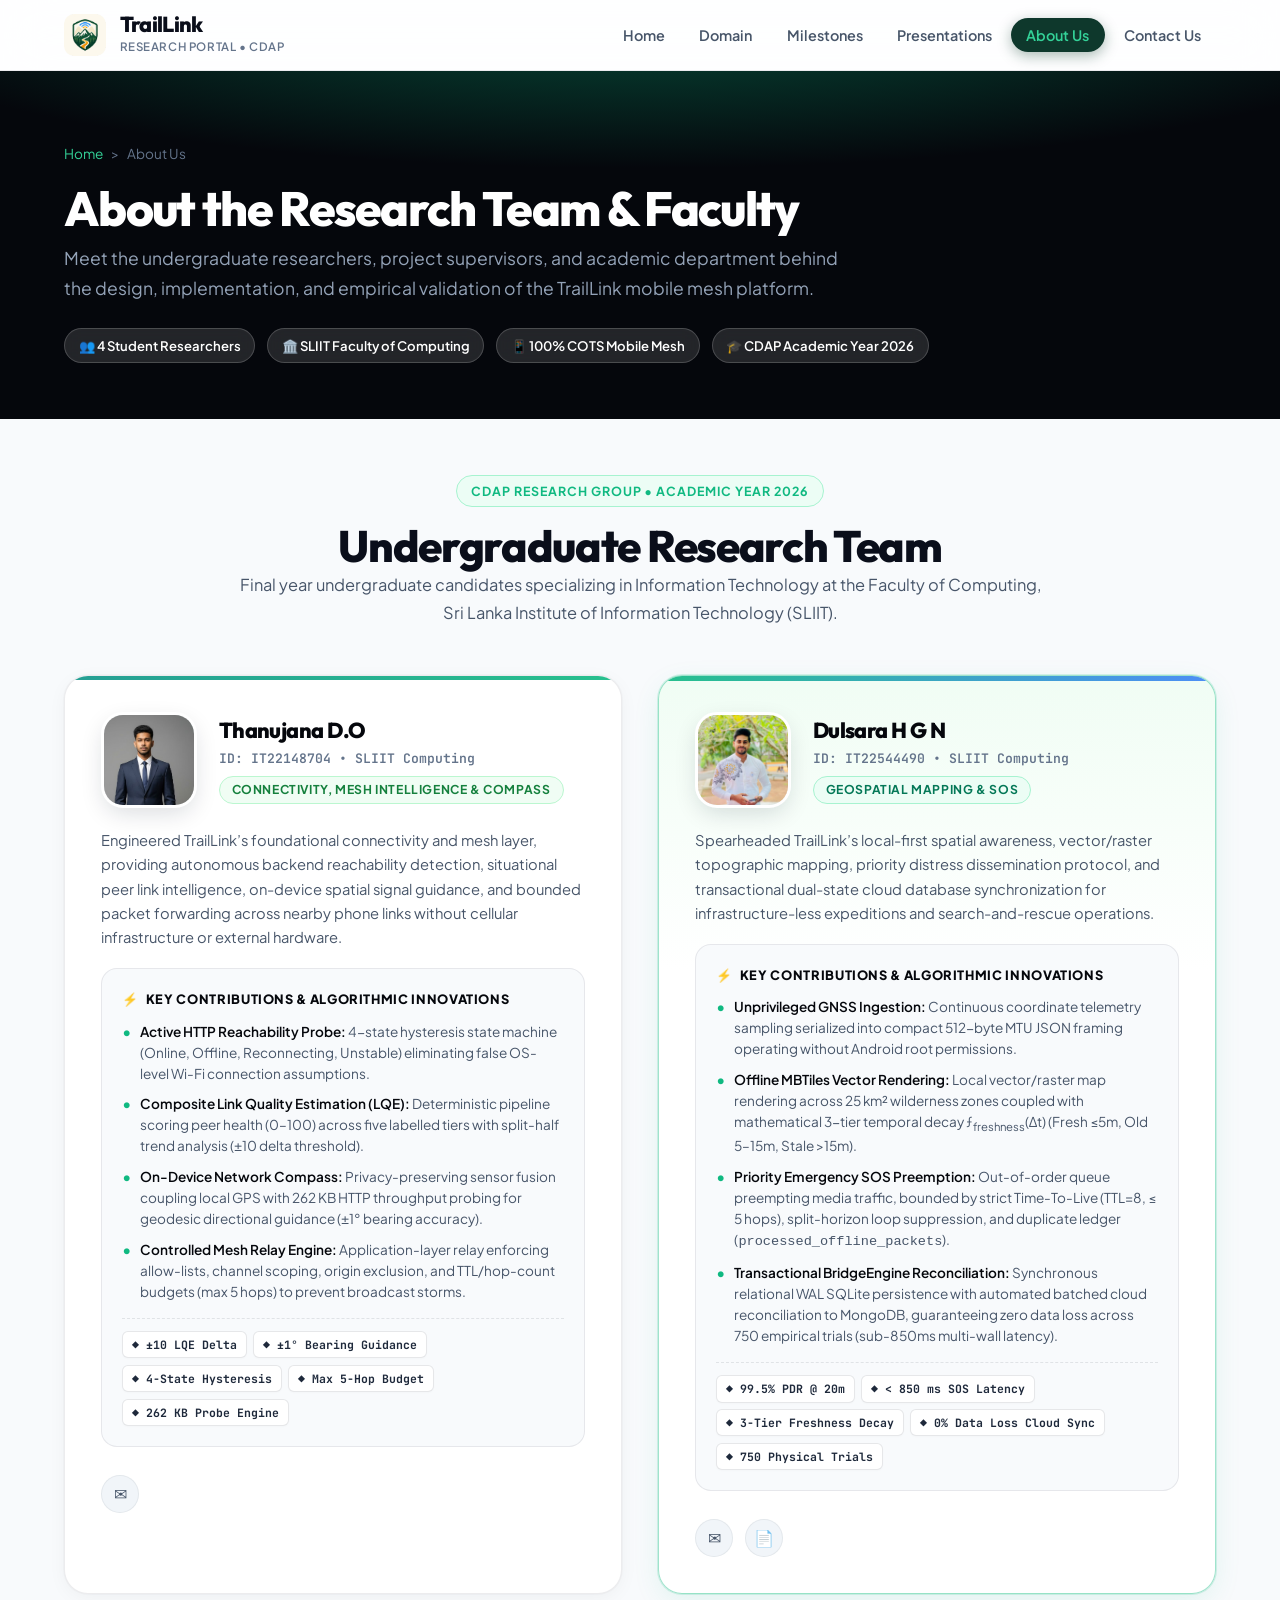
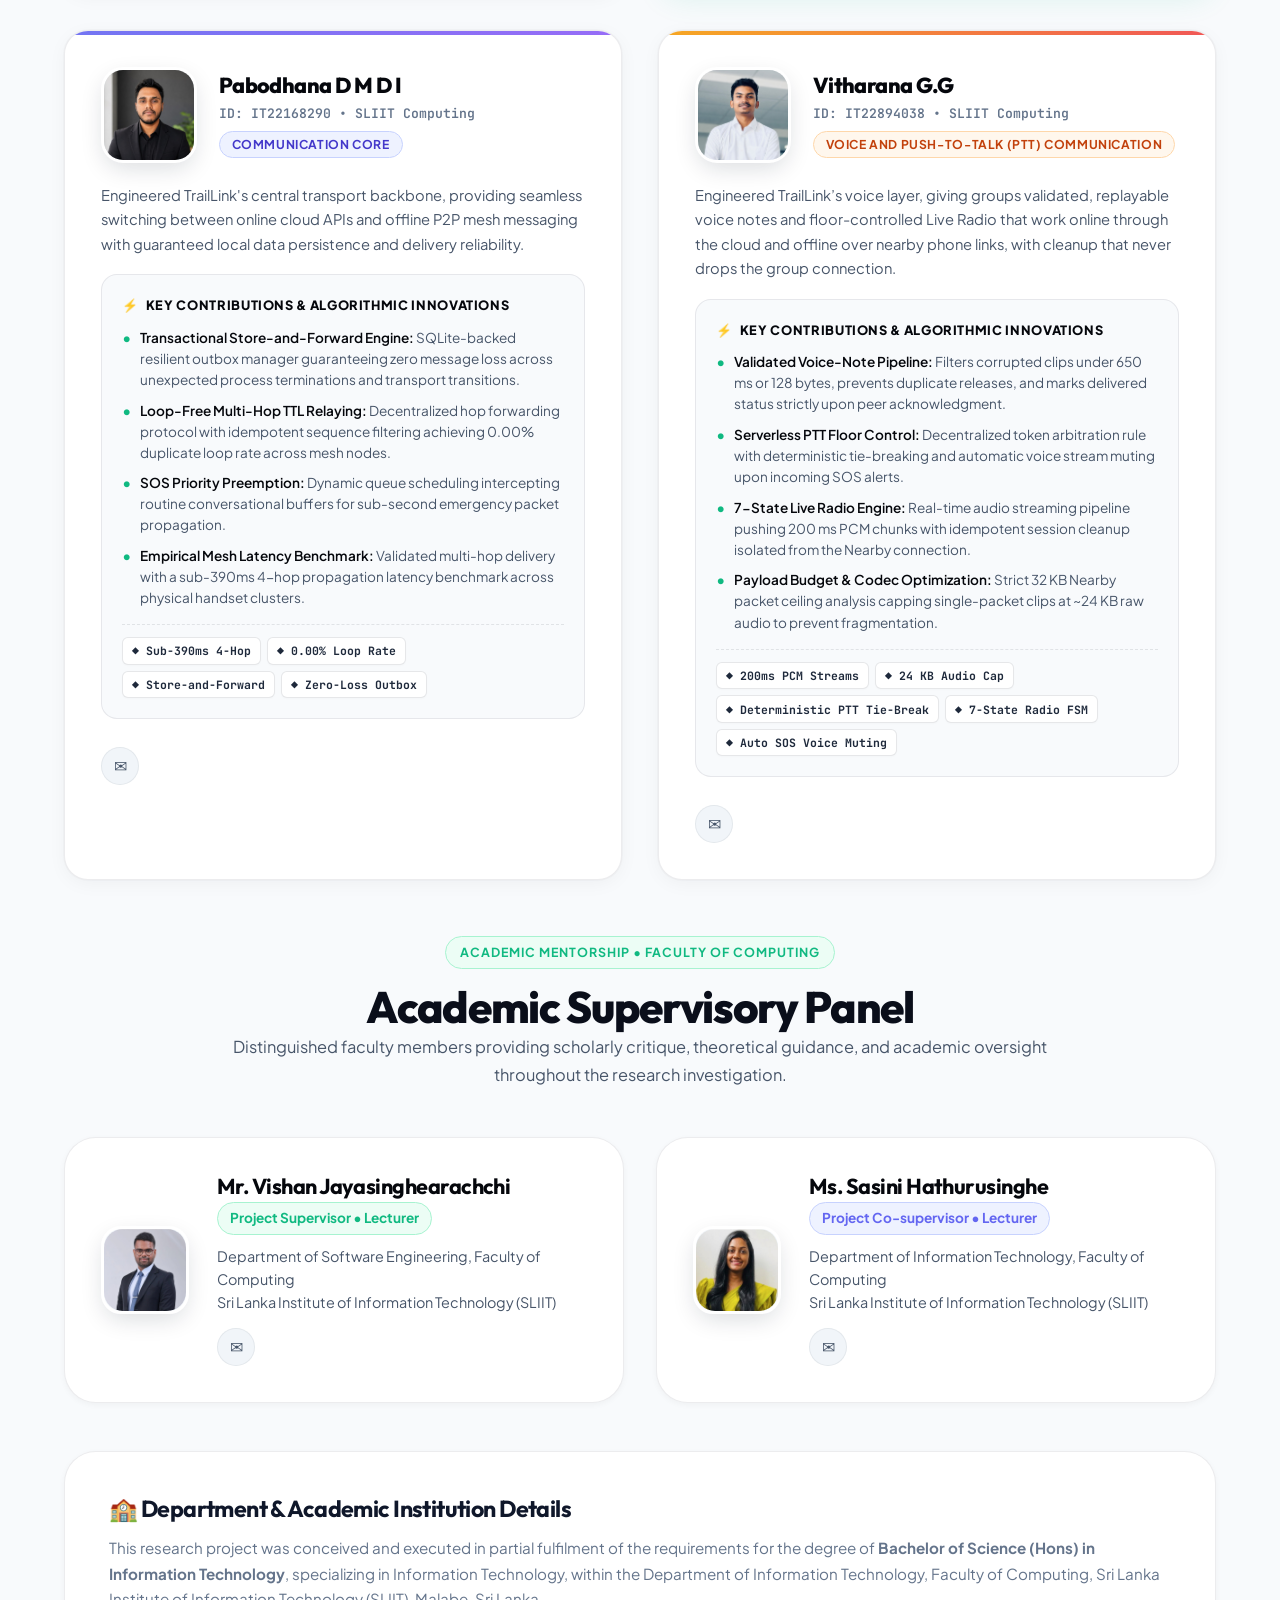
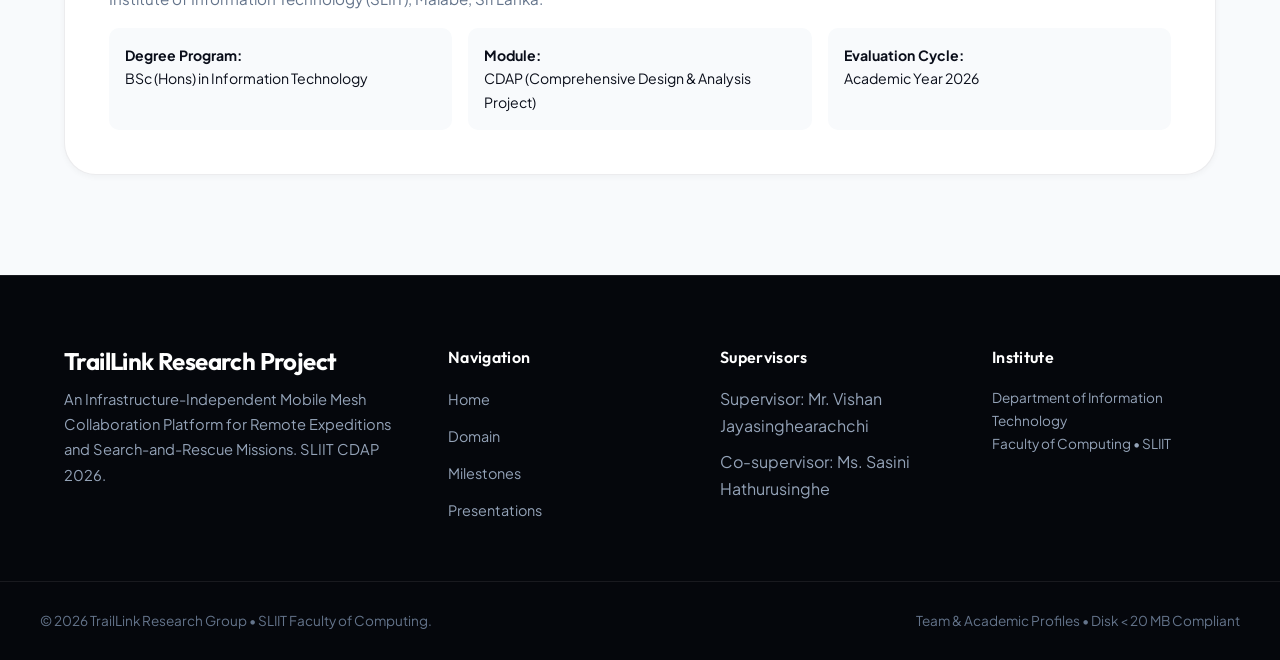
==== about.html @ e95dc028 "Initial commit of TrailLink website" ====
<!DOCTYPE html>
<html lang="en">

<head>
  <meta charset="UTF-8">
  <meta name="viewport" content="width=device-width, initial-scale=1.0">
  <meta name="description"
    content="About Us: Research Team Members, Supervisors, Academic Specializations, and Department Details for TrailLink Research Project.">
  <title>About Us | TrailLink Academic Research Portal</title>
  <link rel="stylesheet" href="css/style.css?v=3.3">
  <link rel="icon" type="image/png" href="images/traillink_logo.png">
  <script>
    (function() {
      function clean() {
        document.querySelectorAll("nav a, footer a").forEach(function(a) {
          if (a.textContent.trim().toLowerCase() === "documents" || (a.getAttribute("href") && a.getAttribute("href").indexOf("documents.html") !== -1)) {
            var li = a.closest("li");
            if (li) li.remove(); else a.remove();
          }
        });
      }
      if (document.readyState === "loading") {
        document.addEventListener("DOMContentLoaded", clean);
      } else {
        clean();
      }
      window.addEventListener("pageshow", clean);
    })();
  </script>
</head>

<body>


  <!-- Main Header -->
  <header class="site-header">
    <div class="header-container">
      <a href="index.html?v=3.2" class="brand-wrapper">
        <img src="images/traillink_logo.png" alt="TrailLink Logo" class="brand-logo">
        <div class="brand-text">
          <h2>TrailLink</h2>
          <span>Research Portal &bull; CDAP</span>
        </div>
      </a>

      <button class="mobile-toggle" aria-label="Toggle navigation menu" aria-expanded="false">&#9776;</button>

      <nav class="main-nav" aria-label="Primary navigation">
        <ul>
          <li><a href="index.html?v=3.2" class="nav-link">Home</a></li>
          <li><a href="domain.html?v=3.2" class="nav-link">Domain</a></li>
          <li><a href="milestones.html?v=3.2" class="nav-link">Milestones</a></li>
          <li><a href="presentations.html?v=3.2" class="nav-link">Presentations</a></li>
          <li><a href="about.html?v=3.2" class="nav-link active">About Us</a></li>
          <li><a href="contact.html?v=3.2" class="nav-link">Contact Us</a></li>
        </ul>
      </nav>
    </div>
  </header>

  <!-- Page Banner -->
  <section class="page-banner">
    <div class="page-banner-container">
      <div class="breadcrumbs">
        <a href="index.html?v=3.2">Home</a> &gt; <span>About Us</span>
      </div>
      <h1>About the Research Team &amp; Faculty</h1>
      <p>
        Meet the undergraduate researchers, project supervisors, and academic department behind the design,
        implementation, and empirical validation of the TrailLink mobile mesh platform.
      </p>
      <div class="banner-quick-stats" style="display: flex; gap: 0.75rem; flex-wrap: wrap; margin-top: 1.5rem;">
        <span
          style="display: inline-flex; align-items: center; gap: 0.4rem; background: rgba(255,255,255,0.12); padding: 0.35rem 0.85rem; border-radius: 999px; font-size: 0.82rem; font-weight: 600; color: #ffffff; backdrop-filter: blur(10px); border: 1px solid rgba(255,255,255,0.18);">
          👥 4 Student Researchers
        </span>
        <span
          style="display: inline-flex; align-items: center; gap: 0.4rem; background: rgba(255,255,255,0.12); padding: 0.35rem 0.85rem; border-radius: 999px; font-size: 0.82rem; font-weight: 600; color: #ffffff; backdrop-filter: blur(10px); border: 1px solid rgba(255,255,255,0.18);">
          🏛️ SLIIT Faculty of Computing
        </span>
        <span
          style="display: inline-flex; align-items: center; gap: 0.4rem; background: rgba(255,255,255,0.12); padding: 0.35rem 0.85rem; border-radius: 999px; font-size: 0.82rem; font-weight: 600; color: #ffffff; backdrop-filter: blur(10px); border: 1px solid rgba(255,255,255,0.18);">
          📱 100% COTS Mobile Mesh
        </span>
        <span
          style="display: inline-flex; align-items: center; gap: 0.4rem; background: rgba(255,255,255,0.12); padding: 0.35rem 0.85rem; border-radius: 999px; font-size: 0.82rem; font-weight: 600; color: #ffffff; backdrop-filter: blur(10px); border: 1px solid rgba(255,255,255,0.18);">
          🎓 CDAP Academic Year 2026
        </span>
      </div>
    </div>
  </section>

  <!-- Main Content -->
  <main class="main-content">
    <div class="content-container">

      <!-- Research Team Members Grid -->
      <section class="section-header">
        <span class="section-tag">CDAP Research Group &bull; Academic Year 2026</span>
        <h2 class="section-title">Undergraduate Research Team</h2>
        <p class="section-subtitle">
          Final year undergraduate candidates specializing in Information Technology at the Faculty of Computing, Sri
          Lanka Institute of Information Technology (SLIIT).
        </p>
      </section>

      <div class="team-grid">

        <!-- Student 1: Thanujana D.O (Component 4) -->
        <article class="team-card card-thanujana reveal">
          <div class="team-card-top">
            <div class="team-photo-wrap">
              <img src="images/team_thanujana.jpg" alt="Thanujana D.O" class="team-photo-img">
            </div>
            <div class="team-meta-head">
              <h3>Thanujana D.O</h3>
              <div class="team-id-badge">ID: IT22148704 &bull; SLIIT Computing</div>
              <span class="team-role-pill pill-c4">Connectivity, Mesh Intelligence &amp; Compass</span>
            </div>
          </div>
          <div class="team-info">
            <p class="team-desc">
              Engineered TrailLink’s foundational connectivity and mesh layer, providing autonomous backend reachability
              detection, situational peer link intelligence, on-device spatial signal guidance, and bounded packet
              forwarding across nearby phone links without cellular infrastructure or external hardware.
            </p>
            <div class="team-achievement-box">
              <div class="team-contrib-title">
                <span>&#9889;</span> Key Contributions &amp; Algorithmic Innovations
              </div>
              <ul class="team-contrib-list">
                <li><strong>Active HTTP Reachability Probe:</strong> 4-state hysteresis state machine (Online, Offline,
                  Reconnecting, Unstable) eliminating false OS-level Wi-Fi connection assumptions.</li>
                <li><strong>Composite Link Quality Estimation (LQE):</strong> Deterministic pipeline scoring peer health
                  (0–100) across five labelled tiers with split-half trend analysis (&plusmn;10 delta threshold).</li>
                <li><strong>On-Device Network Compass:</strong> Privacy-preserving sensor fusion coupling local GPS with
                  262 KB HTTP throughput probing for geodesic directional guidance (&plusmn;1&deg; bearing accuracy).
                </li>
                <li><strong>Controlled Mesh Relay Engine:</strong> Application-layer relay enforcing allow-lists,
                  channel scoping, origin exclusion, and TTL/hop-count budgets (max 5 hops) to prevent broadcast storms.
                </li>
              </ul>
              <div class="team-metrics-tags">
                <span class="team-metric-pill">&#9670; &plusmn;10 LQE Delta</span>
                <span class="team-metric-pill">&#9670; &plusmn;1&deg; Bearing Guidance</span>
                <span class="team-metric-pill">&#9670; 4-State Hysteresis</span>
                <span class="team-metric-pill">&#9670; Max 5-Hop Budget</span>
                <span class="team-metric-pill">&#9670; 262 KB Probe Engine</span>
              </div>
            </div>
            <div class="team-contacts">
              <a href="mailto:it22148704@my.sliit.lk" class="contact-icon-btn" title="Email Student">&#9993;</a>
            </div>
          </div>
        </article>

        <!-- Student 2: Dulsara H G N (Component 1) -->
        <article class="team-card card-dulsara featured-candidate reveal">
          <div class="team-card-top">
            <div class="team-photo-wrap">
              <img src="images/team_dulsara.jpg" alt="Dulsara H G N" class="team-photo-img">
            </div>
            <div class="team-meta-head">
              <h3>Dulsara H G N</h3>
              <div class="team-id-badge">ID: IT22544490 &bull; SLIIT Computing</div>
              <span class="team-role-pill pill-c1">Geospatial Mapping &amp; SOS</span>
            </div>
          </div>
          <div class="team-info">
            <p class="team-desc">
              Spearheaded TrailLink’s local-first spatial awareness, vector/raster topographic mapping, priority
              distress dissemination protocol, and transactional dual-state cloud database synchronization for
              infrastructure-less expeditions and search-and-rescue operations.
            </p>
            <div class="team-achievement-box">
              <div class="team-contrib-title">
                <span>&#9889;</span> Key Contributions &amp; Algorithmic Innovations
              </div>
              <ul class="team-contrib-list">
                <li><strong>Unprivileged GNSS Ingestion:</strong> Continuous coordinate telemetry sampling serialized
                  into compact 512-byte MTU JSON framing operating without Android root permissions.</li>
                <li><strong>Offline MBTiles Vector Rendering:</strong> Local vector/raster map rendering across 25
                  km&sup2; wilderness zones coupled with mathematical 3-tier temporal decay
                  &fnof;<sub>freshness</sub>(&Delta;t) (Fresh &le;5m, Old 5&ndash;15m, Stale &gt;15m).</li>
                <li><strong>Priority Emergency SOS Preemption:</strong> Out-of-order queue preempting media traffic,
                  bounded by strict Time-To-Live (TTL=8, &le; 5 hops), split-horizon loop suppression, and duplicate
                  ledger (<code>processed_offline_packets</code>).</li>
                <li><strong>Transactional BridgeEngine Reconciliation:</strong> Synchronous relational WAL SQLite
                  persistence with automated batched cloud reconciliation to MongoDB, guaranteeing zero data loss across
                  750 empirical trials (sub-850ms multi-wall latency).</li>
              </ul>
              <div class="team-metrics-tags">
                <span class="team-metric-pill">&#9670; 99.5% PDR @ 20m</span>
                <span class="team-metric-pill">&#9670; &lt; 850 ms SOS Latency</span>
                <span class="team-metric-pill">&#9670; 3-Tier Freshness Decay</span>
                <span class="team-metric-pill">&#9670; 0% Data Loss Cloud Sync</span>
                <span class="team-metric-pill">&#9670; 750 Physical Trials</span>
              </div>
            </div>
            <div class="team-contacts">
              <a href="mailto:it22544490@my.sliit.lk" class="contact-icon-btn" title="Email Student">&#9993;</a>
              <a href="docs/SLIIT_INDIVIDUAL_THESIS_NETHULA_DULSARA.docx" class="contact-icon-btn"
                title="Download Thesis DOCX">&#128196;</a>
            </div>
          </div>
        </article>

        <!-- Student 3: Pabodhana D M D I (Component 2) -->
        <article class="team-card card-deshitha reveal">
          <div class="team-card-top">
            <div class="team-photo-wrap">
              <img src="images/team_deshitha.jpg" alt="Pabodhana D M D I" class="team-photo-img">
            </div>
            <div class="team-meta-head">
              <h3>Pabodhana D M D I</h3>
              <div class="team-id-badge">ID: IT22168290 &bull; SLIIT Computing</div>
              <span class="team-role-pill pill-c2">Communication Core</span>
            </div>
          </div>
          <div class="team-info">
            <p class="team-desc">
              Engineered TrailLink's central transport backbone, providing seamless switching between online cloud APIs
              and offline P2P mesh messaging with guaranteed local data persistence and delivery reliability.
            </p>
            <div class="team-achievement-box">
              <div class="team-contrib-title">
                <span>&#9889;</span> Key Contributions &amp; Algorithmic Innovations
              </div>
              <ul class="team-contrib-list">
                <li><strong>Transactional Store-and-Forward Engine:</strong> SQLite-backed resilient outbox manager
                  guaranteeing zero message loss across unexpected process terminations and transport transitions.</li>
                <li><strong>Loop-Free Multi-Hop TTL Relaying:</strong> Decentralized hop forwarding protocol with
                  idempotent sequence filtering achieving 0.00% duplicate loop rate across mesh nodes.</li>
                <li><strong>SOS Priority Preemption:</strong> Dynamic queue scheduling intercepting routine
                  conversational buffers for sub-second emergency packet propagation.</li>
                <li><strong>Empirical Mesh Latency Benchmark:</strong> Validated multi-hop delivery with a sub-390ms
                  4-hop propagation latency benchmark across physical handset clusters.</li>
              </ul>
              <div class="team-metrics-tags">
                <span class="team-metric-pill">&#9670; Sub-390ms 4-Hop</span>
                <span class="team-metric-pill">&#9670; 0.00% Loop Rate</span>
                <span class="team-metric-pill">&#9670; Store-and-Forward</span>
                <span class="team-metric-pill">&#9670; Zero-Loss Outbox</span>
              </div>
            </div>
            <div class="team-contacts">
              <a href="mailto:it22168290@my.sliit.lk" class="contact-icon-btn" title="Email Student">&#9993;</a>
            </div>
          </div>
        </article>

        <!-- Student 4: Vitharana G.G (Component 3) -->
        <article class="team-card card-vitharana reveal">
          <div class="team-card-top">
            <div class="team-photo-wrap">
              <img src="images/team_vitharana.jpg" alt="Vitharana G.G" class="team-photo-img">
            </div>
            <div class="team-meta-head">
              <h3>Vitharana G.G</h3>
              <div class="team-id-badge">ID: IT22894038 &bull; SLIIT Computing</div>
              <span class="team-role-pill pill-c3">Voice and Push-to-Talk (PTT) Communication</span>
            </div>
          </div>
          <div class="team-info">
            <p class="team-desc">
              Engineered TrailLink’s voice layer, giving groups validated, replayable voice notes and floor-controlled
              Live Radio that work online through the cloud and offline over nearby phone links, with cleanup that never
              drops the group connection.
            </p>
            <div class="team-achievement-box">
              <div class="team-contrib-title">
                <span>&#9889;</span> Key Contributions &amp; Algorithmic Innovations
              </div>
              <ul class="team-contrib-list">
                <li><strong>Validated Voice-Note Pipeline:</strong> Filters corrupted clips under 650 ms or 128 bytes,
                  prevents duplicate releases, and marks delivered status strictly upon peer acknowledgment.</li>
                <li><strong>Serverless PTT Floor Control:</strong> Decentralized token arbitration rule with
                  deterministic tie-breaking and automatic voice stream muting upon incoming SOS alerts.</li>
                <li><strong>7-State Live Radio Engine:</strong> Real-time audio streaming pipeline pushing 200 ms PCM
                  chunks with idempotent session cleanup isolated from the Nearby connection.</li>
                <li><strong>Payload Budget &amp; Codec Optimization:</strong> Strict 32 KB Nearby packet ceiling
                  analysis capping single-packet clips at ~24 KB raw audio to prevent fragmentation.</li>
              </ul>
              <div class="team-metrics-tags">
                <span class="team-metric-pill">&#9670; 200ms PCM Streams</span>
                <span class="team-metric-pill">&#9670; 24 KB Audio Cap</span>
                <span class="team-metric-pill">&#9670; Deterministic PTT Tie-Break</span>
                <span class="team-metric-pill">&#9670; 7-State Radio FSM</span>
                <span class="team-metric-pill">&#9670; Auto SOS Voice Muting</span>
              </div>
            </div>
            <div class="team-contacts">
              <a href="mailto:it22894038@my.sliit.lk" class="contact-icon-btn" title="Email Student">&#9993;</a>
            </div>
          </div>
        </article>
      </div>



      <!-- Academic Supervisory Panel -->
      <section class="section-header" style="margin-top: 1rem;">
        <span class="section-tag">Academic Mentorship &bull; Faculty of Computing</span>
        <h2 class="section-title">Academic Supervisory Panel</h2>
        <p class="section-subtitle">
          Distinguished faculty members providing scholarly critique, theoretical guidance, and academic oversight
          throughout the research investigation.
        </p>
      </section>

      <div class="supervisors-grid">
        <!-- Supervisor: Mr. Vishan Jayasinghearachchi -->
        <div class="supervisor-card reveal">
          <div class="team-photo-wrap" style="width: 88px; height: 88px; border-radius: 20px;">
            <img src="images/supervisor_vishan.jpg" alt="Mr. Vishan Jayasinghearachchi" class="team-photo-img">
          </div>
          <div style="flex: 1;">
            <h3 style="font-size: 1.35rem; margin-bottom: 0.25rem; color: var(--apple-black);">Mr. Vishan Jayasinghearachchi</h3>
            <div style="display: inline-block; color: var(--apple-blue); font-weight: 700; font-size: 0.85rem; margin-bottom: 0.65rem; background: #ecfdf5; padding: 0.25rem 0.75rem; border-radius: var(--radius-full); border: 1px solid #a7f3d0;">Project Supervisor &bull; Lecturer</div>
            <p style="font-size: 0.9rem; margin: 0 0 0.85rem; color: var(--text-secondary); line-height: 1.6;">
              Department of Software Engineering, Faculty of Computing<br>
              Sri Lanka Institute of Information Technology (SLIIT)
            </p>
            <a href="mailto:vishan.j@sliit.lk" class="contact-icon-btn" title="Email Supervisor">&#9993;</a>
          </div>
        </div>

        <!-- Co-supervisor: Ms. Sasini Hathurusinghe -->
        <div class="supervisor-card reveal">
          <div class="team-photo-wrap" style="width: 88px; height: 88px; border-radius: 20px;">
            <img src="images/supervisor_sasini.jpg" alt="Ms. Sasini Hathurusinghe" class="team-photo-img">
          </div>
          <div style="flex: 1;">
            <h3 style="font-size: 1.35rem; margin-bottom: 0.25rem; color: var(--apple-black);">Ms. Sasini Hathurusinghe</h3>
            <div style="display: inline-block; color: #6366f1; font-weight: 700; font-size: 0.85rem; margin-bottom: 0.65rem; background: #eef2ff; padding: 0.25rem 0.75rem; border-radius: var(--radius-full); border: 1px solid #c7d2fe;">Project Co-supervisor &bull; Lecturer</div>
            <p style="font-size: 0.9rem; margin: 0 0 0.85rem; color: var(--text-secondary); line-height: 1.6;">
              Department of Information Technology, Faculty of Computing<br>
              Sri Lanka Institute of Information Technology (SLIIT)
            </p>
            <a href="mailto:sasini.h@sliit.lk" class="contact-icon-btn" title="Email Co-supervisor">&#9993;</a>
          </div>
        </div>
      </div>

      <!-- Department & University Information -->
      <section class="academic-card" style="margin-top: 2rem;">
        <h3 style="margin-bottom: 0.75rem; color: var(--secondary);">&#127979; Department &amp; Academic Institution
          Details</h3>
        <p style="font-size: 0.95rem; line-height: 1.7; color: var(--text-muted); margin-bottom: 1rem;">
          This research project was conceived and executed in partial fulfilment of the requirements for the degree of
          <strong>Bachelor of Science (Hons) in Information Technology</strong>, specializing in Information Technology,
          within the Department of Information Technology, Faculty of Computing, Sri Lanka Institute of Information
          Technology (SLIIT), Malabe, Sri Lanka.
        </p>
        <div style="display: grid; grid-template-columns: repeat(3, 1fr); gap: 1rem; font-size: 0.88rem;">
          <div style="background: var(--bg-card-alt); padding: 1rem; border-radius: var(--radius-sm);">
            <strong>Degree Program:</strong><br>BSc (Hons) in Information Technology
          </div>
          <div style="background: var(--bg-card-alt); padding: 1rem; border-radius: var(--radius-sm);">
            <strong>Module:</strong><br>CDAP (Comprehensive Design &amp; Analysis Project)
          </div>
          <div style="background: var(--bg-card-alt); padding: 1rem; border-radius: var(--radius-sm);">
            <strong>Evaluation Cycle:</strong><br>Academic Year 2026
          </div>
        </div>
      </section>

    </div>
  </main>

  <!-- Site Footer -->
  <footer class="site-footer">
    <div class="footer-top">
      <div class="footer-brand">
        <h3>TrailLink Research Project</h3>
        <p>An Infrastructure-Independent Mobile Mesh Collaboration Platform for Remote Expeditions and Search-and-Rescue
          Missions. SLIIT CDAP 2026.</p>
      </div>
      <div class="footer-col">
        <h4>Navigation</h4>
        <ul>
          <li><a href="index.html?v=3.2">Home</a></li>
          <li><a href="domain.html?v=3.2">Domain</a></li>
          <li><a href="milestones.html?v=3.2">Milestones</a></li>
          <li><a href="presentations.html?v=3.2">Presentations</a></li>
        </ul>
      </div>
      <div class="footer-col">
        <h4>Supervisors</h4>
        <ul>
          <li>Supervisor: Mr. Vishan Jayasinghearachchi</li>
          <li>Co-supervisor: Ms. Sasini Hathurusinghe</li>
        </ul>
      </div>
      <div class="footer-col">
        <h4>Institute</h4>
        <p style="font-size: 0.85rem; color: #94a3b8;">
          Department of Information Technology<br>
          Faculty of Computing &bull; SLIIT
        </p>
      </div>
    </div>
    <div class="footer-bottom">
      <div class="footer-bottom-container">
        <div>&copy; 2026 TrailLink Research Group &bull; SLIIT Faculty of Computing.</div>
        <div>Team &amp; Academic Profiles &bull; Disk &lt; 20 MB Compliant</div>
      </div>
    </div>
  </footer>

  <script src="js/main.js?v=3.2"></script>
</body>

</html>
---- css/style.css ----
/* ==============================================================================
   TrailLink Academic Research Portal - Master Level Apple Design System
   Designed with Cupertino / Next-Gen Aesthetics:
   - Deep Obsidian & Space Slate surfaces
   - Optical Glassmorphism (multi-layered backdrop-filters)
   - Dynamic Perspective iPhone Mockups with realistic hardware bezels
   - Physics-based fluid easing & IntersectionObserver scroll triggers
   - Interactive cursor-tracking radial glow & ambient light orbs
   ============================================================================== */

@import url('https://fonts.googleapis.com/css2?family=Plus+Jakarta+Sans:wght@300;400;500;600;700;800;900&family=Outfit:wght@500;600;700;800;900&family=JetBrains+Mono:wght@400;500;600;700&display=swap');

:root {
  /* Apple / Cupertino Pro Palette */
  --apple-black: #05070c;
  --apple-dark-slate: #0b0f19;
  --apple-card-dark: rgba(18, 24, 38, 0.75);
  --apple-card-light: #ffffff;
  
  --apple-blue: #10b981;
  --apple-blue-hover: #059669;
  --apple-cyan: #34d399;
  --apple-indigo: #5e5ce6;
  --apple-emerald: #30d158;
  --apple-amber: #ff9f0a;
  --apple-red: #ff453a;
  --apple-teal: #30b0c7;
  --apple-purple: #af52de;
  
  /* Container system */
  --container-max: 1200px;
  
  /* Compatibility aliases for subpage elements */
  --primary: var(--apple-blue);
  --primary-hover: var(--apple-blue-hover);
  --primary-border: #a7f3d0;
  --secondary: #0f172a;
  --text-main: #1e293b;
  --text-muted: #64748b;
  --text-subtle: #94a3b8;
  --border-color: rgba(15, 23, 42, 0.08);
  --accent-emerald: #10b981;
  --accent-cyan: #06b6d4;
  --accent-amber: #f59e0b;
  --accent-purple: #8b5cf6;
  --bg-card: #ffffff;
  --bg-card-alt: #f8fafc;
  
  /* Light / Dark Adaptive System (Defaulting to crisp high-contrast luxury dark accents) */
  --bg-body: #f8fafc;
  --bg-surface: #ffffff;
  --bg-surface-elevated: #ffffff;
  --bg-surface-alt: #f1f5f9;
  
  --text-primary: #0a0e1a;
  --text-secondary: #475569;
  --text-tertiary: #64748b;
  --text-white: #ffffff;
  
  --border-subtle: rgba(15, 23, 42, 0.08);
  --border-medium: rgba(15, 23, 42, 0.14);
  --border-glass: rgba(255, 255, 255, 0.18);
  
  --glow-blue: rgba(16, 185, 129, 0.25);
  --glow-cyan: rgba(52, 211, 153, 0.35);
  --glow-emerald: rgba(48, 209, 88, 0.25);
  --glow-red: rgba(255, 69, 58, 0.35);

  --shadow-sm: 0 2px 6px rgba(0, 0, 0, 0.04);
  --shadow-md: 0 8px 24px -4px rgba(15, 23, 42, 0.08);
  --shadow-lg: 0 16px 40px -8px rgba(15, 23, 42, 0.12);
  --shadow-2xl: 0 25px 65px -12px rgba(5, 7, 12, 0.35);
  --shadow-phone: 0 35px 80px -15px rgba(0, 0, 0, 0.5), 0 0 40px rgba(52, 211, 153, 0.15);

  --radius-xs: 6px;
  --radius-sm: 10px;
  --radius-md: 16px;
  --radius-lg: 24px;
  --radius-xl: 32px;
  --radius-full: 9999px;

  --ease-apple: cubic-bezier(0.16, 1, 0.3, 1);
  --ease-smooth: cubic-bezier(0.4, 0, 0.2, 1);
  
  --font-sans: 'Plus Jakarta Sans', -apple-system, BlinkMacSystemFont, 'SF Pro Text', sans-serif;
  --font-display: 'Outfit', 'Plus Jakarta Sans', -apple-system, sans-serif;
  --font-mono: 'JetBrains Mono', SFMono-Regular, monospace;
}

/* ==============================================================================
   Reset & Core
   ============================================================================== */
*, *::before, *::after {
  margin: 0;
  padding: 0;
  box-sizing: border-box;
}

html {
  scroll-behavior: smooth;
  font-size: 16px;
  overflow-x: hidden;
}

body {
  font-family: var(--font-sans);
  background-color: var(--bg-body);
  color: var(--text-primary);
  line-height: 1.65;
  -webkit-font-smoothing: antialiased;
  -moz-osx-font-smoothing: grayscale;
  min-height: 100vh;
  display: flex;
  flex-direction: column;
  overflow-x: hidden;
}

/* Top Scroll Progress Bar */
.scroll-progress-bar {
  position: fixed;
  top: 0;
  left: 0;
  height: 3px;
  background: linear-gradient(90deg, #10b981, #34d399, #30d158);
  width: 0%;
  z-index: 9999;
  transition: width 0.08s linear;
  box-shadow: 0 0 10px rgba(52, 211, 153, 0.8);
}

/* ==============================================================================
   Typography & Apple Heading Gradients
   ============================================================================== */
h1, h2, h3, h4, h5, h6 {
  font-family: var(--font-display);
  font-weight: 700;
  color: var(--text-primary);
  line-height: 1.15;
  letter-spacing: -0.025em;
}

h1 { font-size: clamp(2.4rem, 5vw, 4rem); font-weight: 800; letter-spacing: -0.035em; }
h2 { font-size: clamp(1.85rem, 3.5vw, 2.75rem); font-weight: 800; letter-spacing: -0.03em; }
h3 { font-size: 1.45rem; font-weight: 700; }
h4 { font-size: 1.15rem; font-weight: 600; }

p {
  color: var(--text-secondary);
  font-size: 1.025rem;
  line-height: 1.7;
}

a {
  color: var(--apple-blue);
  text-decoration: none;
  transition: all 0.2s var(--ease-smooth);
}

a:hover {
  color: var(--apple-cyan);
}

.text-gradient {
  background: linear-gradient(135deg, #ffffff 10%, #cbd5e1 50%, #94a3b8 100%);
  -webkit-background-clip: text;
  -webkit-text-fill-color: transparent;
}

.text-gradient-cyan {
  background: linear-gradient(135deg, #34d399 0%, #34d399 50%, #34d399 100%);
  -webkit-background-clip: text;
  -webkit-text-fill-color: transparent;
}

.text-gradient-emergency {
  background: linear-gradient(135deg, #ff453a 0%, #ff9f0a 100%);
  -webkit-background-clip: text;
  -webkit-text-fill-color: transparent;
}

/* ==============================================================================
   Top Academic Notice Bar
   ============================================================================== */
.top-notice-bar {
  background: #05070c;
  color: #94a3b8;
  font-size: 0.8rem;
  padding: 0.55rem 0;
  border-bottom: 1px solid rgba(255, 255, 255, 0.08);
  position: relative;
  z-index: 1001;
}

.top-notice-container {
  max-width: var(--container-max);
  margin: 0 auto;
  padding: 0 24px;
  display: flex;
  justify-content: space-between;
  align-items: center;
  flex-wrap: wrap;
  gap: 0.5rem;
}

.notice-badge {
  background: rgba(16, 185, 129, 0.2);
  color: #34d399;
  padding: 0.2rem 0.65rem;
  border-radius: var(--radius-full);
  font-weight: 700;
  font-size: 0.74rem;
  letter-spacing: 0.04em;
  border: 1px solid rgba(52, 211, 153, 0.35);
  display: inline-flex;
  align-items: center;
  gap: 0.35rem;
}

.pulsing-dot {
  width: 6px;
  height: 6px;
  border-radius: 50%;
  background: #30d158;
  box-shadow: 0 0 8px #30d158;
  animation: pulse-ring 2s infinite;
}

@keyframes pulse-ring {
  0% { transform: scale(0.95); box-shadow: 0 0 0 0 rgba(48, 209, 88, 0.7); }
  70% { transform: scale(1); box-shadow: 0 0 0 6px rgba(48, 209, 88, 0); }
  100% { transform: scale(0.95); box-shadow: 0 0 0 0 rgba(48, 209, 88, 0); }
}

/* ==============================================================================
   Apple Glassmorphic Header & Navigation
   ============================================================================== */
.site-header {
  position: sticky;
  top: 0;
  z-index: 1000;
  background: rgba(255, 255, 255, 0.82);
  backdrop-filter: blur(24px) saturate(180%);
  -webkit-backdrop-filter: blur(24px) saturate(180%);
  border-bottom: 1px solid var(--border-subtle);
  transition: all 0.3s var(--ease-apple);
}

.site-header.scrolled {
  background: rgba(255, 255, 255, 0.94);
  box-shadow: 0 10px 30px rgba(0, 0, 0, 0.06);
}

.header-container {
  max-width: var(--container-max);
  margin: 0 auto;
  padding: 0.85rem 24px;
  display: flex;
  align-items: center;
  justify-content: space-between;
}

.brand-wrapper {
  display: flex;
  align-items: center;
  gap: 0.85rem;
  text-decoration: none;
}

.brand-logo {
  height: 42px;
  width: auto;
  object-fit: contain;
  border-radius: 10px;
  transition: transform 0.3s var(--ease-apple);
}

.brand-wrapper:hover .brand-logo {
  transform: scale(1.06);
}

.brand-text h2 {
  font-size: 1.35rem;
  font-weight: 800;
  color: var(--text-primary);
  line-height: 1;
}

.brand-text span {
  font-size: 0.72rem;
  color: var(--text-tertiary);
  font-weight: 600;
  letter-spacing: 0.05em;
  text-transform: uppercase;
  display: block;
  margin-top: 2px;
}

.main-nav ul {
  display: flex;
  list-style: none;
  align-items: center;
  gap: 0.25rem;
}

.nav-link {
  font-size: 0.9rem;
  font-weight: 600;
  color: var(--text-secondary);
  padding: 0.5rem 0.95rem;
  border-radius: var(--radius-full);
  transition: all 0.2s var(--ease-smooth);
  position: relative;
}

.nav-link:hover {
  color: #059669;
  background: #ecfdf5;
}

.nav-link.active {
  color: #34d399;
  background: #0e382c;
  box-shadow: 0 4px 14px rgba(14, 56, 44, 0.35);
}

.mobile-toggle {
  display: none;
  background: none;
  border: 1px solid var(--border-subtle);
  padding: 0.5rem 0.75rem;
  border-radius: var(--radius-sm);
  cursor: pointer;
  font-size: 1.25rem;
}

/* ==============================================================================
   Cinematic Apple Hero Section
   ============================================================================== */
.hero-apple {
  background: radial-gradient(ellipse 80% 60% at 50% -20%, #064e3b 0%, #05070c 80%);
  color: var(--text-white);
  padding: 5.5rem 1.5rem 6.5rem;
  position: relative;
  overflow: hidden;
}

.ambient-light-orb {
  position: absolute;
  width: 550px;
  height: 550px;
  border-radius: 50%;
  filter: blur(120px);
  pointer-events: none;
  opacity: 0.35;
  z-index: 0;
}

.ambient-light-orb.orb-blue {
  top: -150px;
  left: 20%;
  background: #10b981;
}

.ambient-light-orb.orb-cyan {
  bottom: -100px;
  right: 15%;
  background: #06b6d4;
}

.hero-apple-container {
  max-width: 1280px;
  margin: 0 auto;
  position: relative;
  z-index: 1;
  display: grid;
  grid-template-columns: 1.15fr 0.85fr;
  gap: 3.5rem;
  align-items: center;
}

.hero-pill-badge {
  display: inline-flex;
  align-items: center;
  gap: 0.6rem;
  background: rgba(255, 255, 255, 0.08);
  backdrop-filter: blur(16px);
  padding: 0.4rem 1rem;
  border-radius: var(--radius-full);
  font-size: 0.82rem;
  font-weight: 600;
  color: #7dd3fc;
  border: 1px solid rgba(255, 255, 255, 0.15);
  margin-bottom: 1.5rem;
  box-shadow: 0 4px 20px rgba(0, 0, 0, 0.25);
}

.hero-apple h1 {
  font-size: clamp(2.5rem, 5vw, 4.2rem);
  font-weight: 800;
  color: #ffffff;
  line-height: 1.12;
  margin-bottom: 1.5rem;
  letter-spacing: -0.035em;
}

.hero-lead-apple {
  font-size: 1.18rem;
  color: #94a3b8;
  line-height: 1.75;
  margin-bottom: 2.5rem;
  max-width: 620px;
}

.hero-actions {
  display: flex;
  gap: 1rem;
  flex-wrap: wrap;
}

/* Apple Buttons */
.btn-apple {
  display: inline-flex;
  align-items: center;
  justify-content: center;
  gap: 0.5rem;
  font-family: var(--font-sans);
  font-size: 0.95rem;
  font-weight: 600;
  padding: 0.85rem 1.75rem;
  border-radius: var(--radius-full);
  cursor: pointer;
  transition: all 0.25s var(--ease-apple);
  border: none;
  text-decoration: none;
}

.btn-apple-primary {
  background: var(--apple-blue);
  color: #ffffff;
  box-shadow: 0 4px 20px rgba(16, 185, 129, 0.4);
}

.btn-apple-primary:hover {
  background: var(--apple-blue-hover);
  transform: translateY(-2px);
  box-shadow: 0 8px 28px rgba(16, 185, 129, 0.6);
  color: #ffffff;
}

.btn-apple-glass {
  background: rgba(255, 255, 255, 0.1);
  color: #ffffff;
  backdrop-filter: blur(12px);
  border: 1px solid rgba(255, 255, 255, 0.2);
}

.btn-apple-glass:hover {
  background: rgba(255, 255, 255, 0.18);
  border-color: rgba(255, 255, 255, 0.35);
  transform: translateY(-2px);
  color: #ffffff;
}

/* ==============================================================================
   Photorealistic Apple Smartphone Device Frame Mockup
   ============================================================================== */
.device-perspective-wrap {
  perspective: 1200px;
  display: flex;
  justify-content: center;
  align-items: center;
  position: relative;
}

.phone-mockup-frame {
  width: 320px;
  height: 650px;
  background: #090d16;
  border-radius: 50px;
  padding: 11px;
  box-shadow: var(--shadow-phone);
  border: 3.5px solid #2d3748;
  position: relative;
  transition: transform 0.6s var(--ease-apple), box-shadow 0.6s var(--ease-apple);
  animation: float-phone 6s ease-in-out infinite;
}

@keyframes float-phone {
  0%, 100% { transform: translateY(0px) rotate(-1deg); }
  50% { transform: translateY(-14px) rotate(1deg); }
}

.phone-mockup-frame:hover {
  transform: translateY(-8px) scale(1.02);
  box-shadow: 0 40px 90px -15px rgba(0, 0, 0, 0.7), 0 0 50px rgba(52, 211, 153, 0.35);
}

/* Dynamic Island */
.phone-dynamic-island {
  position: absolute;
  top: 19px;
  left: 50%;
  transform: translateX(-50%);
  width: 95px;
  height: 24px;
  background: #000000;
  border-radius: 20px;
  z-index: 20;
  display: flex;
  align-items: center;
  justify-content: space-between;
  padding: 0 10px;
}

.island-camera {
  width: 10px;
  height: 10px;
  border-radius: 50%;
  background: #111827;
  border: 1px solid rgba(255, 255, 255, 0.2);
}

.island-sensor {
  width: 7px;
  height: 7px;
  border-radius: 50%;
  background: #0369a1;
  opacity: 0.8;
}

/* Screen Screen Glare Reflection */
.phone-screen-container {
  width: 100%;
  height: 100%;
  border-radius: 40px;
  overflow: hidden;
  position: relative;
  background: #000000;
}

.phone-screen-container img {
  width: 100%;
  height: 100%;
  object-fit: cover;
  display: block;
  transition: opacity 0.4s var(--ease-apple);
}

.screen-glare-overlay {
  position: absolute;
  top: 0; left: 0; right: 0; bottom: 0;
  background: linear-gradient(135deg, rgba(255, 255, 255, 0.15) 0%, rgba(255, 255, 255, 0.02) 40%, transparent 60%);
  pointer-events: none;
  z-index: 10;
}

/* Floating Status Chips */
.floating-status-chip {
  position: absolute;
  background: rgba(15, 23, 42, 0.85);
  backdrop-filter: blur(20px);
  border: 1px solid rgba(255, 255, 255, 0.15);
  border-radius: var(--radius-md);
  padding: 0.75rem 1rem;
  box-shadow: 0 15px 35px rgba(0, 0, 0, 0.4);
  display: flex;
  align-items: center;
  gap: 0.75rem;
  color: #ffffff;
  z-index: 25;
  animation: float-chip 5s ease-in-out infinite;
}

.chip-left {
  left: -40px;
  bottom: 120px;
  animation-delay: -1s;
}

.chip-right {
  right: -30px;
  top: 100px;
  animation-delay: -3s;
}

@keyframes float-chip {
  0%, 100% { transform: translateY(0); }
  50% { transform: translateY(-8px); }
}

/* ==============================================================================
   Metric Counters Strip
   ============================================================================== */
.metrics-apple-strip {
  background: #ffffff;
  border-bottom: 1px solid var(--border-subtle);
  padding: 2.75rem 1.5rem;
  position: relative;
}

.metrics-container {
  max-width: 1280px;
  margin: 0 auto;
  display: grid;
  grid-template-columns: repeat(4, 1fr);
  gap: 2rem;
  text-align: center;
}

.metric-box h3 {
  font-size: 2.75rem;
  font-weight: 800;
  color: var(--apple-black);
  margin-bottom: 0.25rem;
  letter-spacing: -0.03em;
}

.metric-box p {
  font-size: 0.85rem;
  font-weight: 700;
  text-transform: uppercase;
  letter-spacing: 0.06em;
  color: var(--text-tertiary);
  margin: 0;
}

/* ==============================================================================
   Apple Interactive App Showcase (Tabs & Device Screens)
   ============================================================================== */
.showcase-apple-section {
  padding: 5.5rem 1.5rem;
  background: #080c16;
  color: #ffffff;
  position: relative;
  overflow: hidden;
}

.showcase-header {
  text-align: center;
  max-width: 800px;
  margin: 0 auto 3rem;
}

.showcase-header h2 {
  color: #ffffff;
  font-size: clamp(2rem, 4vw, 3rem);
  margin-bottom: 1rem;
}

.showcase-header p {
  color: #94a3b8;
  font-size: 1.1rem;
}

.showcase-tabs-nav {
  display: flex;
  justify-content: center;
  gap: 0.75rem;
  flex-wrap: wrap;
  margin-bottom: 3.5rem;
}

.showcase-tab-btn {
  background: rgba(255, 255, 255, 0.08);
  border: 1px solid rgba(255, 255, 255, 0.14);
  color: #cbd5e1;
  font-family: var(--font-sans);
  font-size: 0.92rem;
  font-weight: 600;
  padding: 0.65rem 1.4rem;
  border-radius: var(--radius-full);
  cursor: pointer;
  transition: all 0.25s var(--ease-apple);
  display: inline-flex;
  align-items: center;
  gap: 0.5rem;
}

.showcase-tab-btn:hover {
  background: rgba(255, 255, 255, 0.15);
  color: #ffffff;
}

.showcase-tab-btn.active {
  background: #ffffff;
  color: #05070c;
  border-color: #ffffff;
  box-shadow: 0 4px 20px rgba(255, 255, 255, 0.3);
}

.showcase-display-grid {
  max-width: 1200px;
  margin: 0 auto;
  display: grid;
  grid-template-columns: 0.9fr 1.1fr;
  gap: 4rem;
  align-items: center;
}

.showcase-phone-center {
  display: flex;
  justify-content: center;
}

.showcase-info-pane {
  background: rgba(255, 255, 255, 0.04);
  backdrop-filter: blur(24px);
  border: 1px solid rgba(255, 255, 255, 0.1);
  border-radius: var(--radius-xl);
  padding: 2.75rem;
  box-shadow: 0 25px 60px rgba(0, 0, 0, 0.5);
}

.showcase-info-pane h3 {
  color: #ffffff;
  font-size: 2rem;
  margin-bottom: 0.75rem;
}

.showcase-info-pane .lead-sub {
  color: var(--apple-cyan);
  font-weight: 600;
  font-size: 0.95rem;
  margin-bottom: 1.25rem;
}

.showcase-feature-list {
  list-style: none;
  margin: 1.5rem 0 0;
}

.showcase-feature-list li {
  color: #cbd5e1;
  font-size: 0.95rem;
  margin-bottom: 0.95rem;
  display: flex;
  align-items: flex-start;
  gap: 0.75rem;
}

.showcase-feature-list li::before {
  content: "✦";
  color: var(--apple-cyan);
  font-weight: bold;
}

/* ==============================================================================
   Apple Bento Grid - 4 Subsystems Showcase
   ============================================================================== */
.bento-section {
  padding: 5.5rem 1.5rem;
  max-width: 1280px;
  margin: 0 auto;
}

.bento-grid {
  display: grid;
  grid-template-columns: repeat(12, 1fr);
  gap: 1.75rem;
  margin-top: 3rem;
}

.bento-card {
  background: #ffffff;
  border: 1px solid var(--border-subtle);
  border-radius: var(--radius-xl);
  padding: 2.25rem;
  box-shadow: var(--shadow-sm);
  transition: all 0.35s var(--ease-apple);
  position: relative;
  overflow: hidden;
  display: flex;
  flex-direction: column;
}

.bento-card:hover {
  transform: translateY(-6px);
  box-shadow: var(--shadow-2xl);
  border-color: rgba(16, 185, 129, 0.3);
}

.bento-col-8 {
  grid-column: span 8;
}

.bento-col-4 {
  grid-column: span 4;
}

.bento-col-6 {
  grid-column: span 6;
}

.bento-highlight {
  background: linear-gradient(180deg, #f0fdf4 0%, #ffffff 50%);
  border: 2px solid #a7f3d0;
}

.bento-icon-box {
  width: 56px;
  height: 56px;
  border-radius: var(--radius-md);
  background: #ecfdf5;
  color: var(--apple-blue);
  display: flex;
  align-items: center;
  justify-content: center;
  font-size: 1.6rem;
  margin-bottom: 1.5rem;
  border: 1px solid var(--border-medium);
}

/* ==============================================================================
   Figure Showcases with Apple Styling
   ============================================================================== */
.figure-showcase {
  background: #ffffff;
  border: 1px solid var(--border-subtle);
  border-radius: var(--radius-xl);
  overflow: hidden;
  box-shadow: var(--shadow-md);
  margin-bottom: 3.5rem;
  transition: box-shadow 0.3s var(--ease-apple);
}

.figure-showcase:hover {
  box-shadow: var(--shadow-xl);
}

.figure-header {
  padding: 1.35rem 2rem;
  background: #f8fafc;
  border-bottom: 1px solid var(--border-subtle);
  display: flex;
  justify-content: space-between;
  align-items: center;
  flex-wrap: wrap;
  gap: 0.5rem;
}

.figure-img-container {
  padding: 2rem;
  text-align: center;
  background: #ffffff;
}

.figure-img-container img {
  max-width: 100%;
  height: auto;
  border-radius: var(--radius-md);
  border: 1px solid var(--border-subtle);
  transition: transform 0.3s var(--ease-apple);
}

.figure-img-container:hover img {
  transform: scale(1.01);
}

.figure-caption {
  padding: 1.25rem 2rem 1.5rem;
  background: #ffffff;
  border-top: 1px solid var(--border-subtle);
  font-size: 0.95rem;
  color: var(--text-secondary);
}

/* ==============================================================================
   Scroll Reveal Animations
   ============================================================================== */
.reveal {
  opacity: 0;
  transform: translateY(32px);
  transition: opacity 0.8s var(--ease-apple), transform 0.8s var(--ease-apple);
}

.reveal.active {
  opacity: 1;
  transform: translateY(0);
}

.reveal-scale {
  opacity: 0;
  transform: scale(0.92);
  transition: opacity 0.8s var(--ease-apple), transform 0.8s var(--ease-apple);
}

.reveal-scale.active {
  opacity: 1;
  transform: scale(1);
}

/* Stagger delay helpers */
.delay-100 { transition-delay: 0.1s; }
.delay-200 { transition-delay: 0.2s; }
.delay-300 { transition-delay: 0.3s; }
.delay-400 { transition-delay: 0.4s; }

/* ==============================================================================
   Page Banner for Subpages
   ============================================================================== */
.page-banner {
  background: radial-gradient(ellipse 80% 60% at 50% -20%, #064e3b 0%, #05070c 80%);
  color: #ffffff;
  padding: 4.5rem 0 3.5rem;
  position: relative;
  overflow: hidden;
}

.page-banner-container {
  max-width: var(--container-max);
  margin: 0 auto;
  padding: 0 24px;
  position: relative;
  z-index: 1;
}

.page-banner h1 {
  color: #ffffff;
  font-size: clamp(2rem, 4vw, 3rem);
  margin-bottom: 0.5rem;
}

.page-banner p {
  color: #94a3b8;
  font-size: 1.1rem;
  max-width: 800px;
}

.breadcrumbs {
  display: flex;
  align-items: center;
  gap: 0.5rem;
  font-size: 0.85rem;
  color: #64748b;
  margin-bottom: 1rem;
}

.breadcrumbs a {
  color: #34d399;
}

/* ==============================================================================
   Milestones & Dropdown Section
   ============================================================================== */
.milestone-control-panel {
  background: #ffffff;
  border: 1px solid var(--border-subtle);
  border-radius: var(--radius-lg);
  padding: 1.5rem 2rem;
  margin-bottom: 2.5rem;
  box-shadow: var(--shadow-sm);
  display: flex;
  align-items: center;
  justify-content: space-between;
  flex-wrap: wrap;
  gap: 1.25rem;
}

.milestone-dropdown {
  -webkit-appearance: none;
  -moz-appearance: none;
  appearance: none;
  padding: 0.75rem 3.25rem 0.75rem 1.6rem;
  font-family: var(--font-sans);
  font-size: 0.95rem;
  font-weight: 600;
  color: #05070c;
  border: 1.5px solid #a7f3d0;
  background-color: #ecfdf5;
  background-image: url("data:image/svg+xml,%3Csvg xmlns='http://www.w3.org/2000/svg' width='16' height='16' viewBox='0 0 24 24' fill='none' stroke='%2305070c' stroke-width='2.2' stroke-linecap='round' stroke-linejoin='round'%3E%3Cpolyline points='6 9 12 15 18 9'%3E%3C/polyline%3E%3C/svg%3E");
  background-repeat: no-repeat;
  background-position: right 1.35rem center;
  background-size: 0.95rem 0.95rem;
  border-radius: var(--radius-full);
  cursor: pointer;
  outline: none;
  min-width: 320px;
  max-width: 100%;
  transition: all 0.2s var(--ease-smooth);
}

.milestone-dropdown:hover {
  border-color: #6ee7b7;
  background-color: #d1fae5;
}

.milestone-dropdown:focus {
  border-color: var(--apple-blue);
  box-shadow: 0 0 0 4px rgba(16, 185, 129, 0.2);
}

.milestone-card {
  background: #ffffff;
  border: 1px solid var(--border-subtle);
  border-radius: var(--radius-xl);
  padding: 2.25rem;
  margin-bottom: 2rem;
  box-shadow: var(--shadow-sm);
  display: grid;
  grid-template-columns: 240px 1fr;
  gap: 2.5rem;
  transition: all 0.3s var(--ease-apple);
}

.milestone-card:hover {
  transform: translateY(-4px);
  box-shadow: var(--shadow-lg);
}

.milestone-card.active-target {
  border-color: var(--apple-blue);
  box-shadow: 0 0 0 3px rgba(16, 185, 129, 0.25);
}

.milestone-sidebar {
  border-right: 1px solid var(--border-subtle);
  padding-right: 1.5rem;
}

.milestone-tag {
  display: inline-block;
  background: #05070c;
  color: #ffffff;
  font-size: 0.76rem;
  font-weight: 700;
  padding: 0.25rem 0.65rem;
  border-radius: var(--radius-sm);
  margin-bottom: 0.75rem;
}

.milestone-marks {
  font-size: 2.25rem;
  font-weight: 800;
  color: var(--apple-emerald);
  margin-bottom: 0.25rem;
}

.milestone-date {
  font-size: 0.88rem;
  color: var(--text-tertiary);
  font-weight: 600;
}

/* ==============================================================================
   Docs & Slides
   ============================================================================== */
.docs-grid {
  display: grid;
  grid-template-columns: repeat(3, 1fr);
  gap: 1.75rem;
  margin-bottom: 3rem;
}

.doc-card {
  background: #ffffff;
  border: 1px solid var(--border-subtle);
  border-radius: var(--radius-lg);
  padding: 2rem;
  box-shadow: var(--shadow-sm);
  display: flex;
  flex-direction: column;
  transition: all 0.3s var(--ease-apple);
}

.doc-card:hover {
  transform: translateY(-5px);
  box-shadow: var(--shadow-lg);
}

.doc-type-icon {
  width: 48px;
  height: 48px;
  border-radius: var(--radius-md);
  background: #fee2e2;
  color: #ef4444;
  display: flex;
  align-items: center;
  justify-content: center;
  font-weight: bold;
  font-size: 1rem;
  margin-bottom: 1.25rem;
}

.doc-type-icon.docx {
  background: #e0f2fe;
  color: #0284c7;
}

/* Slides deck viewer */
.slides-deck-viewer {
  background: #090d16;
  border: 1px solid rgba(255, 255, 255, 0.12);
  border-radius: var(--radius-xl);
  overflow: hidden;
  box-shadow: var(--shadow-2xl);
  margin-bottom: 3.5rem;
}

.deck-toolbar {
  background: #05070c;
  color: #ffffff;
  padding: 1.25rem 2rem;
  display: flex;
  justify-content: space-between;
  align-items: center;
  flex-wrap: wrap;
  gap: 1rem;
  border-bottom: 1px solid rgba(255, 255, 255, 0.1);
}

.deck-selector {
  display: flex;
  gap: 0.5rem;
}

.deck-btn {
  background: rgba(255, 255, 255, 0.08);
  color: #cbd5e1;
  border: 1px solid rgba(255, 255, 255, 0.15);
  padding: 0.45rem 1rem;
  border-radius: var(--radius-full);
  font-size: 0.85rem;
  font-weight: 600;
  cursor: pointer;
  transition: all 0.2s var(--ease-smooth);
}

.deck-btn.active, .deck-btn:hover {
  background: var(--apple-blue);
  color: #ffffff;
  border-color: var(--apple-blue);
}

.slide-canvas {
  background: #090d16;
  min-height: 420px;
  display: flex;
  align-items: center;
  justify-content: center;
  padding: 3rem 2rem;
  color: #ffffff;
  text-align: center;
}

.slide-card-preview {
  background: linear-gradient(135deg, rgba(255, 255, 255, 0.07) 0%, rgba(255, 255, 255, 0.02) 100%);
  border: 1px solid rgba(255, 255, 255, 0.15);
  border-radius: var(--radius-lg);
  padding: 3rem 2.5rem;
  max-width: 820px;
  width: 100%;
  box-shadow: 0 25px 60px rgba(0, 0, 0, 0.6);
}

.deck-nav-controls {
  background: #0b0f19;
  border-top: 1px solid rgba(255, 255, 255, 0.08);
  padding: 1rem 2rem;
  display: flex;
  justify-content: space-between;
  align-items: center;
}

/* ==============================================================================
   Team & About Grid (Modern Luxury Apple / Cupertino Design System)
   ============================================================================== */
.team-grid {
  display: grid;
  grid-template-columns: repeat(2, 1fr);
  gap: 2.25rem;
  margin-bottom: 3.5rem;
}

.team-card {
  background: #ffffff;
  border: 1px solid rgba(15, 23, 42, 0.08);
  border-radius: 24px;
  box-shadow: 0 4px 20px -2px rgba(15, 23, 42, 0.05), 0 0 0 1px rgba(15, 23, 42, 0.02);
  transition: all 0.35s cubic-bezier(0.16, 1, 0.3, 1);
  display: flex;
  flex-direction: column;
  padding: 2.25rem;
  position: relative;
  text-align: left;
  overflow: hidden;
}

.team-card::before {
  content: '';
  position: absolute;
  top: 0;
  left: 0;
  right: 0;
  height: 4px;
  background: linear-gradient(90deg, #10b981, #06b6d4);
  opacity: 0.9;
}

.team-card.card-thanujana::before {
  background: linear-gradient(90deg, #0d9488, #10b981);
}

.team-card.card-dulsara::before {
  background: linear-gradient(90deg, #10b981, #3b82f6);
  height: 5px;
}

.team-card.card-deshitha::before {
  background: linear-gradient(90deg, #6366f1, #8b5cf6);
}

.team-card.card-vitharana::before {
  background: linear-gradient(90deg, #f59e0b, #ef4444);
}

.team-card:hover {
  transform: translateY(-6px);
  box-shadow: 0 24px 48px -12px rgba(15, 23, 42, 0.12), 0 0 0 1px rgba(16, 185, 129, 0.25);
  border-color: rgba(16, 185, 129, 0.3);
}

.team-card.featured-candidate {
  border: 1.5px solid rgba(16, 185, 129, 0.4);
  background: linear-gradient(180deg, #f0fdf4 0%, #ffffff 32%);
  box-shadow: 0 8px 30px -4px rgba(16, 185, 129, 0.12), 0 0 0 1px rgba(16, 185, 129, 0.15);
}

.team-card.featured-candidate:hover {
  box-shadow: 0 25px 50px -10px rgba(16, 185, 129, 0.25);
}

.team-card-top {
  display: flex;
  gap: 1.35rem;
  align-items: center;
  margin-bottom: 1.25rem;
}

.team-photo-wrap {
  width: 96px;
  height: 96px;
  border-radius: 22px;
  position: relative;
  flex-shrink: 0;
  box-shadow: 0 8px 24px -4px rgba(15, 23, 42, 0.16);
  border: 3px solid #ffffff;
  background: #f1f5f9;
  overflow: visible;
}

.team-photo-img {
  width: 100%;
  height: 100%;
  border-radius: 19px;
  object-fit: cover;
  object-position: center 20%;
  transition: transform 0.4s var(--ease-apple);
  display: block;
}

.team-card:hover .team-photo-img {
  transform: scale(1.05);
}

.team-photo-badge {
  position: absolute;
  bottom: -4px;
  right: -4px;
  background: var(--apple-black);
  color: #ffffff;
  font-family: var(--font-mono);
  font-size: 0.68rem;
  font-weight: 800;
  padding: 2px 7px;
  border-radius: 999px;
  border: 2px solid #ffffff;
  box-shadow: 0 2px 6px rgba(0, 0, 0, 0.25);
  letter-spacing: 0.02em;
}

.team-photo-badge.badge-lead {
  background: linear-gradient(135deg, #059669 0%, #10b981 100%);
  color: #ffffff;
}

.team-meta-head {
  flex: 1;
  min-width: 0;
}

.team-meta-head h3 {
  font-size: 1.35rem;
  font-weight: 800;
  color: var(--apple-black);
  margin-bottom: 0.25rem;
  display: flex;
  align-items: center;
  gap: 0.5rem;
  line-height: 1.25;
}

.team-lead-crown {
  display: inline-flex;
  align-items: center;
  gap: 0.25rem;
  font-size: 0.72rem;
  font-weight: 700;
  background: linear-gradient(135deg, #10b981, #059669);
  color: #ffffff;
  padding: 0.15rem 0.55rem;
  border-radius: var(--radius-full);
  letter-spacing: 0.04em;
  text-transform: uppercase;
}

.team-id-badge {
  font-family: var(--font-mono);
  font-size: 0.82rem;
  color: var(--text-tertiary);
  font-weight: 600;
  margin-bottom: 0.35rem;
}

.team-role-pill {
  display: inline-block;
  font-size: 0.76rem;
  font-weight: 700;
  text-transform: uppercase;
  letter-spacing: 0.05em;
  padding: 0.3rem 0.75rem;
  border-radius: var(--radius-full);
  line-height: 1.3;
}

.pill-c1 {
  background: #ecfdf5;
  color: #047857;
  border: 1px solid #a7f3d0;
}

.pill-c2 {
  background: #eef2ff;
  color: #4338ca;
  border: 1px solid #c7d2fe;
}

.pill-c3 {
  background: #fff7ed;
  color: #c2410c;
  border: 1px solid #fed7aa;
}

.pill-c4 {
  background: #f0fdf4;
  color: #15803d;
  border: 1px solid #bbf7d0;
}

.team-desc {
  font-size: 0.92rem;
  color: var(--text-secondary);
  line-height: 1.65;
  margin-bottom: 1.15rem;
}

.team-achievement-box {
  background: #f8fafc;
  border: 1px solid rgba(15, 23, 42, 0.08);
  border-radius: 16px;
  padding: 1.25rem;
  margin-bottom: 1.25rem;
  display: flex;
  flex-direction: column;
  gap: 0.65rem;
}

.team-contrib-title {
  display: flex;
  align-items: center;
  gap: 0.45rem;
  font-size: 0.8rem;
  font-weight: 800;
  color: var(--apple-black);
  text-transform: uppercase;
  letter-spacing: 0.05em;
}

.team-contrib-list {
  list-style: none;
  padding: 0;
  margin: 0;
  display: flex;
  flex-direction: column;
  gap: 0.6rem;
}

.team-contrib-list li {
  font-size: 0.85rem;
  color: var(--text-secondary);
  line-height: 1.55;
  position: relative;
  padding-left: 1.15rem;
}

.team-contrib-list li::before {
  content: "•";
  position: absolute;
  left: 0;
  top: 0;
  color: var(--apple-blue);
  font-size: 1.1rem;
  line-height: 1.2;
}

.team-contrib-list li strong {
  color: var(--apple-black);
  font-weight: 600;
}

.team-metrics-tags {
  display: flex;
  flex-wrap: wrap;
  gap: 0.4rem;
  padding-top: 0.75rem;
  margin-top: 0.35rem;
  border-top: 1px dashed rgba(15, 23, 42, 0.1);
}

.team-metric-pill {
  display: inline-flex;
  align-items: center;
  gap: 0.3rem;
  font-size: 0.72rem;
  font-family: var(--font-mono);
  font-weight: 700;
  padding: 0.2rem 0.55rem;
  border-radius: 6px;
  background: #ffffff;
  color: #1e293b;
  border: 1px solid rgba(15, 23, 42, 0.1);
  box-shadow: 0 1px 2px rgba(0, 0, 0, 0.02);
}

.team-contacts {
  display: flex;
  align-items: center;
  gap: 0.75rem;
  margin-top: auto;
  padding-top: 0.5rem;
  flex-wrap: wrap;
}

.team-action-btn {
  display: inline-flex;
  align-items: center;
  gap: 0.45rem;
  font-size: 0.82rem;
  font-weight: 600;
  padding: 0.45rem 1rem;
  border-radius: var(--radius-full);
  text-decoration: none;
  background: #f1f5f9;
  color: var(--text-main);
  border: 1px solid rgba(15, 23, 42, 0.08);
  transition: all 0.2s var(--ease-apple);
}

.team-action-btn:hover {
  background: var(--apple-blue);
  color: #ffffff;
  border-color: var(--apple-blue);
  transform: translateY(-2px);
  box-shadow: 0 4px 12px rgba(16, 185, 129, 0.2);
}

.contact-icon-btn {
  width: 38px;
  height: 38px;
  border-radius: 50%;
  background: #f1f5f9;
  color: var(--text-secondary);
  display: flex;
  align-items: center;
  justify-content: center;
  text-decoration: none;
  font-size: 1rem;
  transition: all 0.2s var(--ease-smooth);
  border: 1px solid rgba(15, 23, 42, 0.06);
}

.contact-icon-btn:hover {
  background: var(--apple-blue);
  color: #ffffff;
  border-color: var(--apple-blue);
  transform: translateY(-2px);
  box-shadow: 0 4px 12px rgba(16, 185, 129, 0.2);
}

/* ==============================================================================
   Core Layout Containers (Fixed side-gutters & alignment across all screen sizes)
   ============================================================================== */
.main-content {
  flex: 1;
  width: 100%;
}

.content-container {
  max-width: var(--container-max);
  width: 100%;
  margin: 0 auto;
  padding: 3.5rem 24px;
  box-sizing: border-box;
}

.section-header {
  text-align: center;
  max-width: 820px;
  margin: 0 auto 3rem;
}

.section-tag {
  display: inline-block;
  font-size: 0.78rem;
  font-weight: 700;
  text-transform: uppercase;
  letter-spacing: 0.08em;
  color: var(--apple-blue);
  background-color: #ecfdf5;
  padding: 0.3rem 0.85rem;
  border-radius: var(--radius-full);
  margin-bottom: 0.85rem;
  border: 1px solid #a7f3d0;
}

/* Apple Buttons System */
.btn {
  display: inline-flex;
  align-items: center;
  justify-content: center;
  gap: 0.5rem;
  font-family: var(--font-sans);
  font-size: 0.92rem;
  font-weight: 600;
  padding: 0.7rem 1.4rem;
  border-radius: var(--radius-full);
  cursor: pointer;
  transition: all 0.25s var(--ease-apple);
  border: none;
  text-decoration: none;
  line-height: 1.2;
}

.btn-primary {
  background: var(--apple-blue);
  color: #ffffff;
  box-shadow: 0 4px 14px rgba(16, 185, 129, 0.35);
}

.btn-primary:hover {
  background: var(--apple-blue-hover);
  color: #ffffff;
  transform: translateY(-2px);
  box-shadow: 0 8px 22px rgba(16, 185, 129, 0.5);
}

.btn-secondary {
  background: #f1f5f9;
  color: var(--apple-black);
  border: 1px solid var(--border-medium);
}

.btn-secondary:hover {
  background: #e2e8f0;
  color: #000000;
  transform: translateY(-2px);
}

.btn-outline {
  background: transparent;
  color: var(--apple-blue);
  border: 1.5px solid #a7f3d0;
}

.btn-outline:hover {
  background: #ecfdf5;
  color: var(--apple-blue-hover);
  border-color: var(--apple-blue);
  transform: translateY(-2px);
}

/* ==============================================================================
   Domain Page: Academic Cards, Pill Anchors & Rounded Apple Tables
   ============================================================================== */
.domain-nav-anchors {
  display: flex;
  gap: 0.65rem;
  flex-wrap: wrap;
  margin-bottom: 2.75rem;
  padding: 1.15rem 1.5rem;
  background: #ffffff;
  border-radius: var(--radius-xl);
  border: 1px solid var(--border-subtle);
  box-shadow: var(--shadow-sm);
  align-items: center;
}

.domain-anchor-btn {
  font-size: 0.88rem;
  font-weight: 600;
  padding: 0.5rem 1.1rem;
  border-radius: var(--radius-full);
  background: #f8fafc;
  color: var(--text-secondary);
  border: 1px solid var(--border-subtle);
  transition: all 0.2s var(--ease-smooth);
  display: inline-flex;
  align-items: center;
  gap: 0.4rem;
}

.domain-anchor-btn:hover {
  background: #ecfdf5;
  color: var(--apple-blue);
  border-color: #a7f3d0;
  transform: translateY(-1px);
}

.academic-card {
  background: #ffffff;
  border: 1px solid var(--border-subtle);
  border-radius: var(--radius-xl);
  padding: 2.75rem;
  margin-bottom: 2.75rem;
  box-shadow: var(--shadow-sm);
  transition: all 0.35s var(--ease-apple);
  position: relative;
}

.academic-card:hover {
  box-shadow: var(--shadow-lg);
  border-color: rgba(16, 185, 129, 0.25);
}

.academic-card h2 {
  font-size: 1.85rem;
  margin-bottom: 1.25rem;
  display: flex;
  align-items: center;
  flex-wrap: wrap;
  gap: 0.85rem;
  color: var(--apple-black);
}

.card-num-badge {
  background: #05070c;
  color: #ffffff;
  font-size: 0.82rem;
  padding: 0.3rem 0.75rem;
  border-radius: var(--radius-full);
  font-family: var(--font-mono);
  font-weight: 700;
  letter-spacing: 0.05em;
  box-shadow: 0 2px 8px rgba(0,0,0,0.15);
}

/* Apple Rounded Data Table */
.data-table-wrapper {
  overflow-x: auto;
  margin: 2rem 0;
  border-radius: var(--radius-lg);
  border: 1px solid var(--border-subtle);
  box-shadow: var(--shadow-sm);
}

.data-table {
  width: 100%;
  border-collapse: separate;
  border-spacing: 0;
  font-size: 0.92rem;
  text-align: left;
}

.data-table th {
  background: #05070c;
  color: #ffffff;
  padding: 1rem 1.25rem;
  font-weight: 700;
  font-family: var(--font-display);
  letter-spacing: -0.01em;
  border-bottom: 1px solid rgba(255, 255, 255, 0.1);
}

.data-table th:first-child {
  border-top-left-radius: var(--radius-lg);
}

.data-table th:last-child {
  border-top-right-radius: var(--radius-lg);
}

.data-table td {
  padding: 1rem 1.25rem;
  border-bottom: 1px solid var(--border-subtle);
  color: var(--text-secondary);
  background: #ffffff;
  transition: background-color 0.2s var(--ease-smooth);
}

.data-table tr:nth-child(even) td {
  background-color: #f8fafc;
}

.data-table tr:hover td {
  background-color: #ecfdf5;
  color: var(--apple-black);
}

/* ==============================================================================
   Supervisors Section (about.html)
   ============================================================================== */
.supervisors-grid {
  display: grid;
  grid-template-columns: repeat(2, 1fr);
  gap: 2rem;
  margin-top: 1.5rem;
  margin-bottom: 3rem;
}

.supervisor-card {
  background: #ffffff;
  border: 1px solid var(--border-subtle);
  border-radius: var(--radius-xl);
  padding: 2.25rem;
  display: flex;
  gap: 1.75rem;
  align-items: center;
  box-shadow: var(--shadow-sm);
  transition: all 0.35s var(--ease-apple);
}

.supervisor-card:hover {
  transform: translateY(-5px);
  box-shadow: var(--shadow-xl);
  border-color: rgba(16, 185, 129, 0.3);
}

.supervisor-avatar {
  width: 84px;
  height: 84px;
  border-radius: 50%;
  background: linear-gradient(135deg, #ecfdf5 0%, #d1fae5 100%);
  color: var(--apple-blue);
  font-weight: 800;
  font-size: 1.85rem;
  display: flex;
  align-items: center;
  justify-content: center;
  flex-shrink: 0;
  border: 2px solid #a7f3d0;
  box-shadow: 0 8px 20px rgba(16, 185, 129, 0.15);
}

/* ==============================================================================
   Contact Us Layout (contact.html)
   ============================================================================== */
.contact-layout-grid {
  display: grid;
  grid-template-columns: 1fr 1.35fr;
  gap: 2.75rem;
  align-items: start;
}

.contact-card-sidebar {
  background: #ffffff;
  border: 1px solid var(--border-subtle);
  border-radius: var(--radius-xl);
  padding: 2.5rem;
  box-shadow: var(--shadow-sm);
}

.contact-channel-item {
  display: flex;
  gap: 1.25rem;
  margin-bottom: 2rem;
  align-items: flex-start;
}

.channel-icon {
  width: 48px;
  height: 48px;
  border-radius: var(--radius-md);
  background: #ecfdf5;
  color: var(--apple-blue);
  display: flex;
  align-items: center;
  justify-content: center;
  font-size: 1.35rem;
  flex-shrink: 0;
  border: 1px solid #a7f3d0;
  box-shadow: 0 4px 12px rgba(16, 185, 129, 0.1);
}

.channel-info h4 {
  font-size: 1.05rem;
  margin-bottom: 0.25rem;
  color: var(--apple-black);
}

.channel-info p {
  font-size: 0.92rem;
  margin-bottom: 0;
  line-height: 1.5;
}

/* Apple Email Template Box */
.template-card {
  background: #090d16;
  border: 1px solid rgba(255, 255, 255, 0.12);
  border-radius: var(--radius-lg);
  padding: 1.5rem;
  margin-top: 2rem;
  box-shadow: 0 10px 30px rgba(0, 0, 0, 0.3);
}

.template-card pre {
  font-family: var(--font-mono);
  font-size: 0.8rem;
  color: #cbd5e1;
  white-space: pre-wrap;
  margin: 1rem 0 0.5rem;
  background: #05070c;
  padding: 1rem;
  border-radius: var(--radius-md);
  border: 1px solid rgba(255, 255, 255, 0.1);
  line-height: 1.6;
}

/* Apple Form Card */
.form-card {
  background: #ffffff;
  border: 1px solid var(--border-subtle);
  border-radius: var(--radius-xl);
  padding: 2.75rem;
  box-shadow: var(--shadow-sm);
}

.form-group {
  margin-bottom: 1.6rem;
}

.form-group label {
  display: block;
  font-size: 0.88rem;
  font-weight: 700;
  color: var(--apple-black);
  margin-bottom: 0.45rem;
  letter-spacing: -0.01em;
}

.form-control {
  width: 100%;
  padding: 0.85rem 1.15rem;
  font-family: var(--font-sans);
  font-size: 0.95rem;
  border: 1.5px solid var(--border-medium);
  border-radius: var(--radius-md);
  background-color: #ffffff;
  color: var(--text-primary);
  transition: all 0.2s var(--ease-smooth);
}

.form-control:focus {
  outline: none;
  border-color: var(--apple-blue);
  box-shadow: 0 0 0 4px rgba(16, 185, 129, 0.15);
}

select.form-control {
  -webkit-appearance: none;
  -moz-appearance: none;
  appearance: none;
  padding-right: 2.75rem;
  background-image: url("data:image/svg+xml,%3Csvg xmlns='http://www.w3.org/2000/svg' width='16' height='16' viewBox='0 0 24 24' fill='none' stroke='%2364748b' stroke-width='2' stroke-linecap='round' stroke-linejoin='round'%3E%3Cpolyline points='6 9 12 15 18 9'%3E%3C/polyline%3E%3C/svg%3E");
  background-repeat: no-repeat;
  background-position: right 1.15rem center;
  background-size: 0.95rem 0.95rem;
  cursor: pointer;
}

/* ==============================================================================
   Subsystem Features Architecture (domain.html #subsystem-features)
   ============================================================================== */
.subsystem-grid {
  display: flex;
  flex-direction: column;
  gap: 2.25rem;
  margin-top: 2rem;
}

.subsystem-card {
  background: #ffffff;
  border: 1px solid var(--border-medium);
  border-radius: var(--radius-xl);
  padding: 2.5rem;
  box-shadow: var(--shadow-sm);
  transition: all 0.35s var(--ease-apple);
  position: relative;
  overflow: hidden;
}

.subsystem-card:hover {
  transform: translateY(-4px);
  box-shadow: var(--shadow-xl);
}

.subsystem-card::before {
  content: '';
  position: absolute;
  top: 0;
  left: 0;
  right: 0;
  height: 4px;
  background: var(--card-accent, var(--apple-blue));
}

.subsystem-card.theme-sapphire {
  --card-accent: #10b981;
  background: linear-gradient(180deg, #f0fdf4 0%, #ffffff 25%);
  border-color: rgba(16, 185, 129, 0.25);
}

.subsystem-card.theme-indigo {
  --card-accent: #6366f1;
  background: linear-gradient(180deg, #faf5ff 0%, #ffffff 25%);
  border-color: rgba(99, 102, 241, 0.25);
}

.subsystem-card.theme-cyan {
  --card-accent: #06b6d4;
  background: linear-gradient(180deg, #f0fdfa 0%, #ffffff 25%);
  border-color: rgba(6, 182, 212, 0.25);
}

.subsystem-card.theme-emerald {
  --card-accent: #10b981;
  background: linear-gradient(180deg, #f0fdf4 0%, #ffffff 25%);
  border-color: rgba(16, 185, 129, 0.25);
}

.subsystem-header {
  display: flex;
  justify-content: space-between;
  align-items: flex-start;
  flex-wrap: wrap;
  gap: 1rem;
  margin-bottom: 1rem;
}

.subsystem-title-group h3 {
  font-size: 1.45rem;
  font-family: var(--font-display);
  font-weight: 800;
  color: var(--apple-black);
  margin-bottom: 0.35rem;
}

.subsystem-title-group p {
  font-size: 0.96rem;
  color: var(--text-secondary);
  margin-bottom: 0;
}

.subsystem-lead-tag {
  display: inline-flex;
  align-items: center;
  gap: 0.4rem;
  font-size: 0.82rem;
  font-weight: 700;
  padding: 0.4rem 0.95rem;
  border-radius: var(--radius-full);
  background: #ffffff;
  border: 1px solid var(--border-medium);
  box-shadow: 0 2px 6px rgba(0, 0, 0, 0.04);
  color: var(--apple-black);
}

.subsystem-feature-grid {
  display: grid;
  grid-template-columns: repeat(2, 1fr);
  gap: 1.5rem;
  margin-top: 1.5rem;
}

.subsystem-feature-box {
  background: #ffffff;
  border: 1px solid var(--border-subtle);
  border-radius: var(--radius-lg);
  padding: 1.5rem;
  box-shadow: 0 2px 8px rgba(0, 0, 0, 0.03);
  transition: all 0.25s var(--ease-smooth);
}

.subsystem-feature-box:hover {
  border-color: rgba(16, 185, 129, 0.3);
  box-shadow: 0 6px 18px rgba(0, 0, 0, 0.06);
}

.subsystem-feature-box h4 {
  font-size: 1.05rem;
  font-weight: 700;
  color: var(--apple-black);
  margin-bottom: 0.85rem;
  display: flex;
  align-items: center;
  gap: 0.5rem;
}

.subsystem-feature-box ul {
  padding-left: 1.25rem;
  margin: 0;
  font-size: 0.9rem;
  color: var(--text-secondary);
  line-height: 1.65;
}

.subsystem-feature-box ul li {
  margin-bottom: 0.6rem;
}

.subsystem-feature-box ul li:last-child {
  margin-bottom: 0;
}

/* ==============================================================================
   Master Group Final Report Hero & Individual Theses (documents.html)
   ============================================================================== */
.master-doc-hero {
  background: linear-gradient(135deg, #0b0f19 0%, #1e1b4b 60%, #05070c 100%);
  color: #ffffff;
  border: 1px solid rgba(192, 132, 252, 0.3);
  border-radius: var(--radius-xl);
  padding: 3rem;
  box-shadow: 0 20px 50px -10px rgba(99, 102, 241, 0.25);
  margin-bottom: 3.5rem;
  position: relative;
  overflow: hidden;
}

.master-doc-hero::after {
  content: '';
  position: absolute;
  top: -50%;
  right: -20%;
  width: 450px;
  height: 450px;
  background: radial-gradient(circle, rgba(168, 85, 247, 0.15) 0%, transparent 70%);
  pointer-events: none;
}

.master-doc-badge {
  display: inline-flex;
  align-items: center;
  gap: 0.5rem;
  background: rgba(168, 85, 247, 0.25);
  color: #e9d5ff;
  border: 1px solid rgba(168, 85, 247, 0.4);
  padding: 0.35rem 0.9rem;
  border-radius: var(--radius-full);
  font-size: 0.8rem;
  font-weight: 700;
  letter-spacing: 0.05em;
  text-transform: uppercase;
  margin-bottom: 1.25rem;
}

.master-doc-hero h3 {
  font-size: clamp(1.6rem, 2.5vw, 2.2rem);
  font-family: var(--font-display);
  font-weight: 800;
  color: #ffffff;
  margin-bottom: 0.85rem;
  line-height: 1.25;
}

.master-doc-meta {
  display: flex;
  flex-wrap: wrap;
  gap: 1.75rem;
  font-size: 0.92rem;
  color: #cbd5e1;
  margin-bottom: 1.5rem;
  padding-bottom: 1.5rem;
  border-bottom: 1px solid rgba(255, 255, 255, 0.12);
}

.master-doc-desc {
  font-size: 1.02rem;
  line-height: 1.7;
  color: #e2e8f0;
  max-width: 950px;
  margin-bottom: 2rem;
}

.individual-docs-grid {
  display: grid;
  grid-template-columns: repeat(2, 1fr);
  gap: 2rem;
  margin-bottom: 3.5rem;
}

/* ==============================================================================
   Site Footer
   ============================================================================== */
.site-footer {
  background: #05070c;
  color: #94a3b8;
  margin-top: auto;
  border-top: 1px solid rgba(255, 255, 255, 0.08);
}

.footer-top {
  max-width: var(--container-max);
  margin: 0 auto;
  padding: 4.5rem 24px 3rem;
  display: grid;
  grid-template-columns: 1.5fr 1fr 1fr 1fr;
  gap: 3rem;
}

.footer-brand h3 {
  color: #ffffff;
  font-size: 1.5rem;
  margin-bottom: 0.75rem;
}

.footer-brand p {
  color: #94a3b8;
  font-size: 0.92rem;
  line-height: 1.7;
}

.footer-col h4 {
  color: #ffffff;
  font-size: 1rem;
  margin-bottom: 1.25rem;
  letter-spacing: 0.02em;
}

.footer-col ul {
  list-style: none;
}

.footer-col ul li {
  margin-bottom: 0.65rem;
}

.footer-col ul li a {
  color: #94a3b8;
  font-size: 0.9rem;
  transition: color 0.2s var(--ease-smooth);
}

.footer-col ul li a:hover {
  color: #ffffff;
}

.footer-bottom {
  border-top: 1px solid rgba(255, 255, 255, 0.08);
  padding: 1.75rem 24px;
  font-size: 0.85rem;
  color: #64748b;
}

.footer-bottom-container {
  max-width: var(--container-max);
  margin: 0 auto;
  padding: 0;
  display: flex;
  justify-content: space-between;
  align-items: center;
  flex-wrap: wrap;
  gap: 1rem;
}

/* ==============================================================================
   Responsive Queries
   ============================================================================== */
@media (max-width: 1024px) {
  .hero-apple-container {
    grid-template-columns: 1fr;
    text-align: center;
  }
  .hero-pill-badge, .hero-actions {
    justify-content: center;
  }
  .showcase-display-grid {
    grid-template-columns: 1fr;
    text-align: center;
  }
  .bento-col-8, .bento-col-4, .bento-col-6 {
    grid-column: span 12;
  }
  .metrics-container {
    grid-template-columns: repeat(2, 1fr);
  }
  .team-grid {
    grid-template-columns: repeat(2, 1fr);
  }
  .docs-grid {
    grid-template-columns: repeat(2, 1fr);
  }
  .footer-top {
    grid-template-columns: 1fr 1fr;
  }
}

@media (max-width: 768px) {
  .top-notice-bar {
    display: none;
  }
  .main-nav {
    display: none;
    position: absolute;
    top: 100%;
    left: 0;
    right: 0;
    background: rgba(255, 255, 255, 0.98);
    backdrop-filter: blur(20px);
    border-bottom: 1px solid var(--border-subtle);
    padding: 1.5rem;
    box-shadow: var(--shadow-xl);
  }
  .main-nav.mobile-open {
    display: block;
  }
  .main-nav ul {
    flex-direction: column;
    align-items: stretch;
  }
  .mobile-toggle {
    display: block;
  }
  .phone-mockup-frame {
    width: 280px;
    height: 560px;
  }
  .chip-left, .chip-right {
    display: none;
  }
  .milestone-card {
    grid-template-columns: 1fr;
  }
  .milestone-sidebar {
    border-right: none;
    border-bottom: 1px solid var(--border-subtle);
    padding-bottom: 1.25rem;
  }
  .team-grid, .docs-grid {
    grid-template-columns: 1fr;
  }
  .footer-top {
    grid-template-columns: 1fr;
  }
}

/* ==============================================================================
   Quick Deliverables & Presentations Fast-Access Hub
   ============================================================================== */
.quick-deliverables-section {
  padding: 4rem 1.5rem 3.5rem;
  background: linear-gradient(180deg, #05070c 0%, #0d1527 50%, #f8fafc 100%);
  position: relative;
  overflow: hidden;
}

.quick-deliverables-header {
  text-align: center;
  max-width: 840px;
  margin: 0 auto 2.75rem;
}

.quick-deliverables-header h2 {
  color: #ffffff;
  font-size: clamp(1.9rem, 3.2vw, 2.75rem);
  margin-top: 0.65rem;
  letter-spacing: -0.03em;
}

.quick-deliverables-header p {
  color: #94a3b8;
  font-size: 1.05rem;
  line-height: 1.65;
  margin-top: 0.5rem;
}

.quick-grid {
  display: grid;
  grid-template-columns: repeat(4, 1fr);
  gap: 1.5rem;
  max-width: var(--container-max);
  margin: 0 auto;
}

.quick-card {
  background: rgba(255, 255, 255, 0.98);
  backdrop-filter: blur(24px);
  border: 1px solid rgba(16, 185, 129, 0.22);
  border-radius: var(--radius-lg);
  padding: 1.85rem 1.5rem;
  display: flex;
  flex-direction: column;
  box-shadow: 0 16px 36px -10px rgba(0, 0, 0, 0.25), 0 0 0 1px rgba(255, 255, 255, 0.5);
  transition: all 0.3s var(--ease-apple);
  position: relative;
  overflow: hidden;
}

.quick-card::before {
  content: '';
  position: absolute;
  top: 0;
  left: 0;
  right: 0;
  height: 4.5px;
  background: linear-gradient(90deg, #10b981, #34d399, #30d158);
}

.quick-card.featured-research-card::before {
  background: linear-gradient(90deg, #2563eb, #06b6d4, #10b981);
}

.quick-card:hover {
  transform: translateY(-6px);
  box-shadow: 0 24px 50px -10px rgba(16, 185, 129, 0.28);
  border-color: rgba(16, 185, 129, 0.6);
}

.quick-card-top {
  display: flex;
  justify-content: space-between;
  align-items: center;
  margin-bottom: 1.15rem;
}

.quick-badge-tag {
  font-size: 0.72rem;
  font-weight: 700;
  padding: 0.28rem 0.7rem;
  border-radius: var(--radius-full);
  background: #ecfdf5;
  color: #059669;
  border: 1px solid #a7f3d0;
  text-transform: uppercase;
  letter-spacing: 0.04em;
  display: inline-flex;
  align-items: center;
  gap: 0.35rem;
}

.quick-badge-tag.blue {
  background: #eff6ff;
  color: #1d4ed8;
  border-color: #bfdbfe;
}

.quick-badge-tag.purple {
  background: #f5f3ff;
  color: #6d28d9;
  border-color: #ddd6fe;
}

.quick-card-icon {
  width: 44px;
  height: 44px;
  border-radius: var(--radius-md);
  display: flex;
  align-items: center;
  justify-content: center;
  font-size: 1.35rem;
  background: #f1f5f9;
}

.quick-card-title {
  font-size: 1.18rem;
  font-weight: 800;
  color: #0f172a;
  line-height: 1.3;
  margin-bottom: 0.5rem;
}

.quick-card-desc {
  font-size: 0.86rem;
  color: #64748b;
  line-height: 1.55;
  margin-bottom: 1.4rem;
  flex-grow: 1;
}

.quick-card-actions {
  display: flex;
  flex-direction: column;
  gap: 0.55rem;
  margin-top: auto;
}

.quick-card-actions .btn {
  width: 100%;
  text-align: center;
  justify-content: center;
  font-size: 0.85rem;
  padding: 0.6rem 0.95rem;
  box-sizing: border-box;
}

/* Fast Access Banner on Subpages */
.quick-access-banner {
  background: linear-gradient(135deg, rgba(16, 185, 129, 0.08) 0%, rgba(6, 182, 212, 0.08) 100%);
  border: 1px solid rgba(16, 185, 129, 0.25);
  border-radius: var(--radius-lg);
  padding: 1.35rem 1.75rem;
  margin-bottom: 2.5rem;
  display: flex;
  justify-content: space-between;
  align-items: center;
  flex-wrap: wrap;
  gap: 1.25rem;
}

.quick-access-banner-content h4 {
  font-size: 1.1rem;
  color: #0f172a;
  margin-bottom: 0.25rem;
  display: flex;
  align-items: center;
  gap: 0.5rem;
}

.quick-access-banner-content p {
  font-size: 0.88rem;
  color: #64748b;
  margin: 0;
}

.quick-access-pills {
  display: flex;
  gap: 0.5rem;
  flex-wrap: wrap;
}

.quick-pill-btn {
  display: inline-flex;
  align-items: center;
  gap: 0.4rem;
  background: #ffffff;
  border: 1px solid var(--border-medium);
  padding: 0.45rem 0.85rem;
  border-radius: var(--radius-full);
  font-size: 0.82rem;
  font-weight: 600;
  color: #0f172a;
  text-decoration: none;
  transition: all 0.2s var(--ease-apple);
  box-shadow: 0 2px 6px rgba(0, 0, 0, 0.04);
}

.quick-pill-btn:hover {
  border-color: var(--apple-blue);
  color: var(--apple-blue);
  transform: translateY(-2px);
  box-shadow: 0 6px 14px rgba(16, 185, 129, 0.15);
}

.quick-pill-btn.primary {
  background: var(--apple-blue);
  color: #ffffff;
  border-color: var(--apple-blue);
}

.quick-pill-btn.primary:hover {
  background: var(--apple-blue-hover);
  color: #ffffff;
}

@media (max-width: 1100px) {
  .quick-grid {
    grid-template-columns: repeat(2, 1fr);
  }
}

@media (max-width: 640px) {
  .quick-grid {
    grid-template-columns: 1fr;
  }
}

/* ==============================================================================
   Synergy Grid & Responsive Polish for Team and Supervisors
   ============================================================================== */
.synergy-grid {
  display: grid;
  grid-template-columns: repeat(4, 1fr);
  gap: 1.25rem;
}

@media (max-width: 1024px) {
  .synergy-grid {
    grid-template-columns: repeat(2, 1fr);
  }
}

@media (max-width: 768px) {
  .team-grid {
    grid-template-columns: 1fr;
  }
  .supervisors-grid {
    grid-template-columns: 1fr;
  }
}

@media (max-width: 640px) {
  .synergy-grid {
    grid-template-columns: 1fr;
  }
  .team-card-top {
    flex-direction: column;
    align-items: flex-start;
  }
  .team-photo-wrap {
    width: 84px;
    height: 84px;
  }
  .supervisor-card {
    flex-direction: column;
    align-items: flex-start;
  }
}
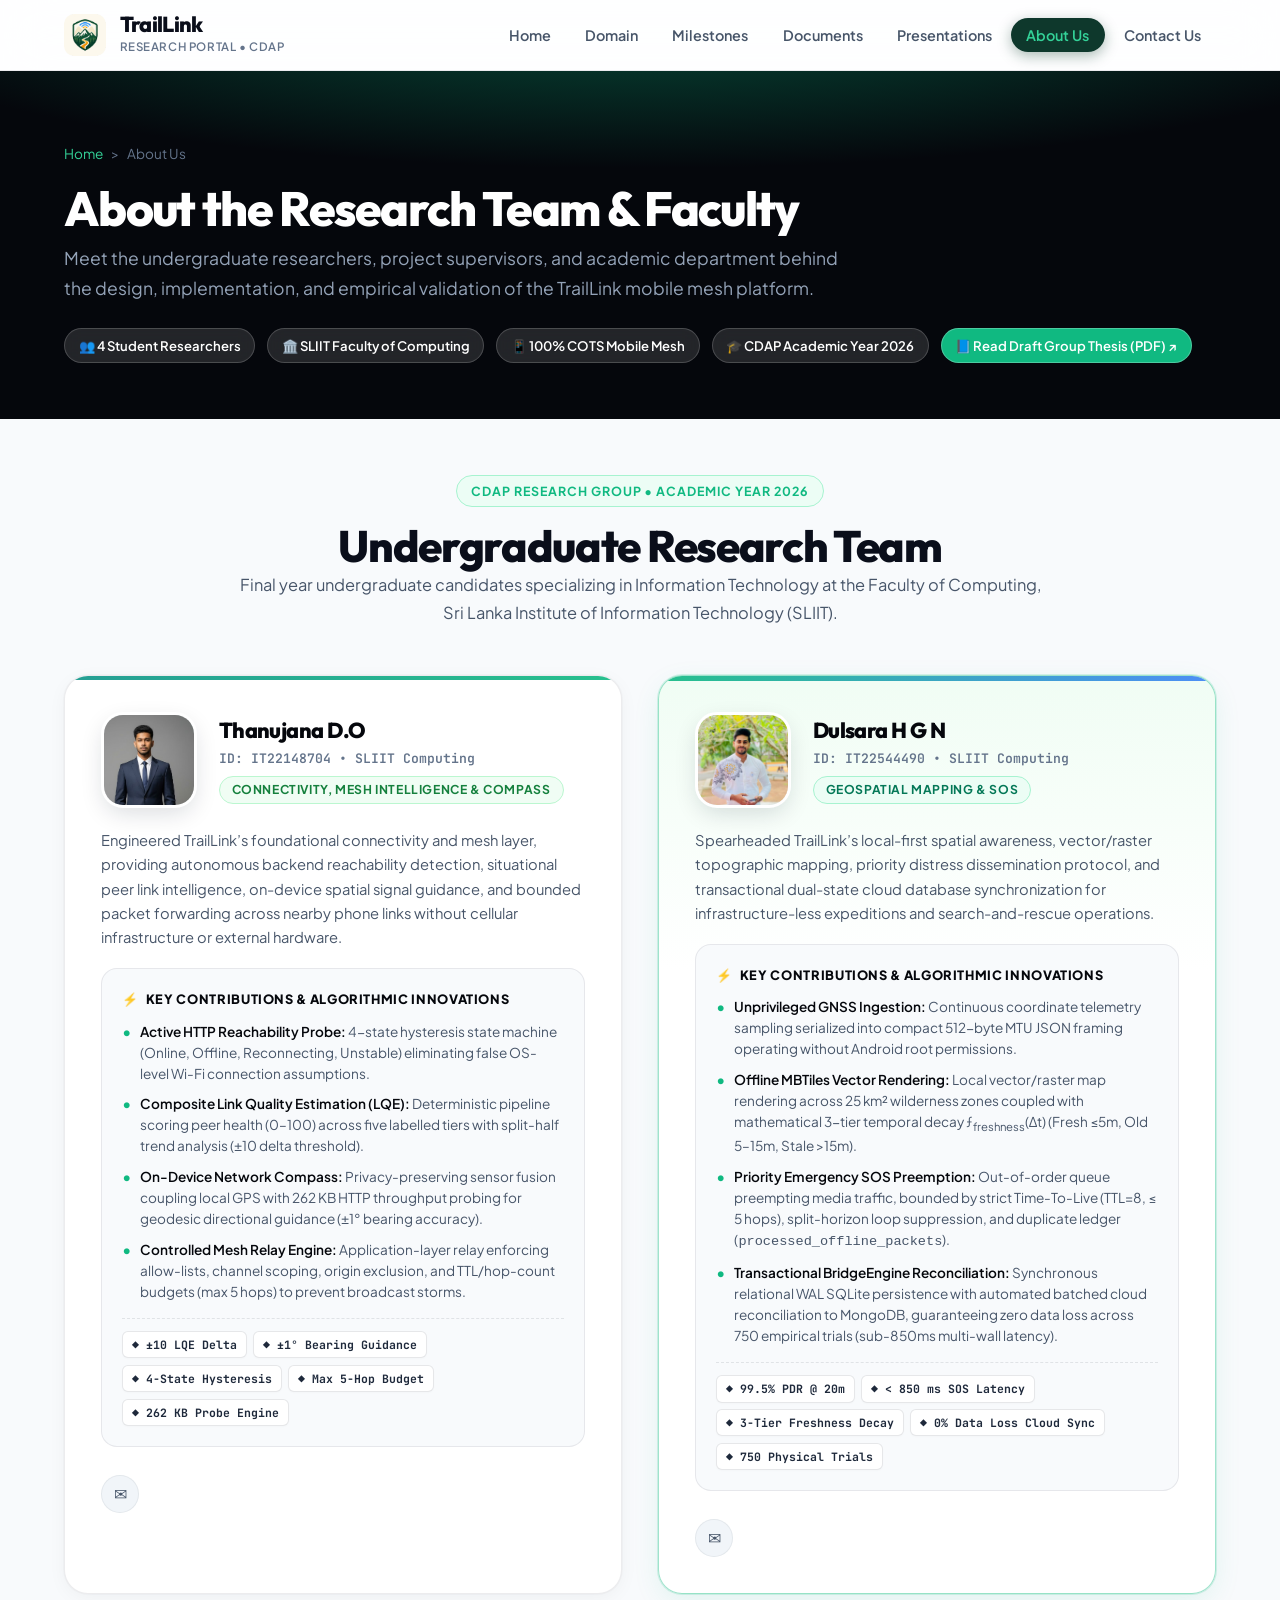
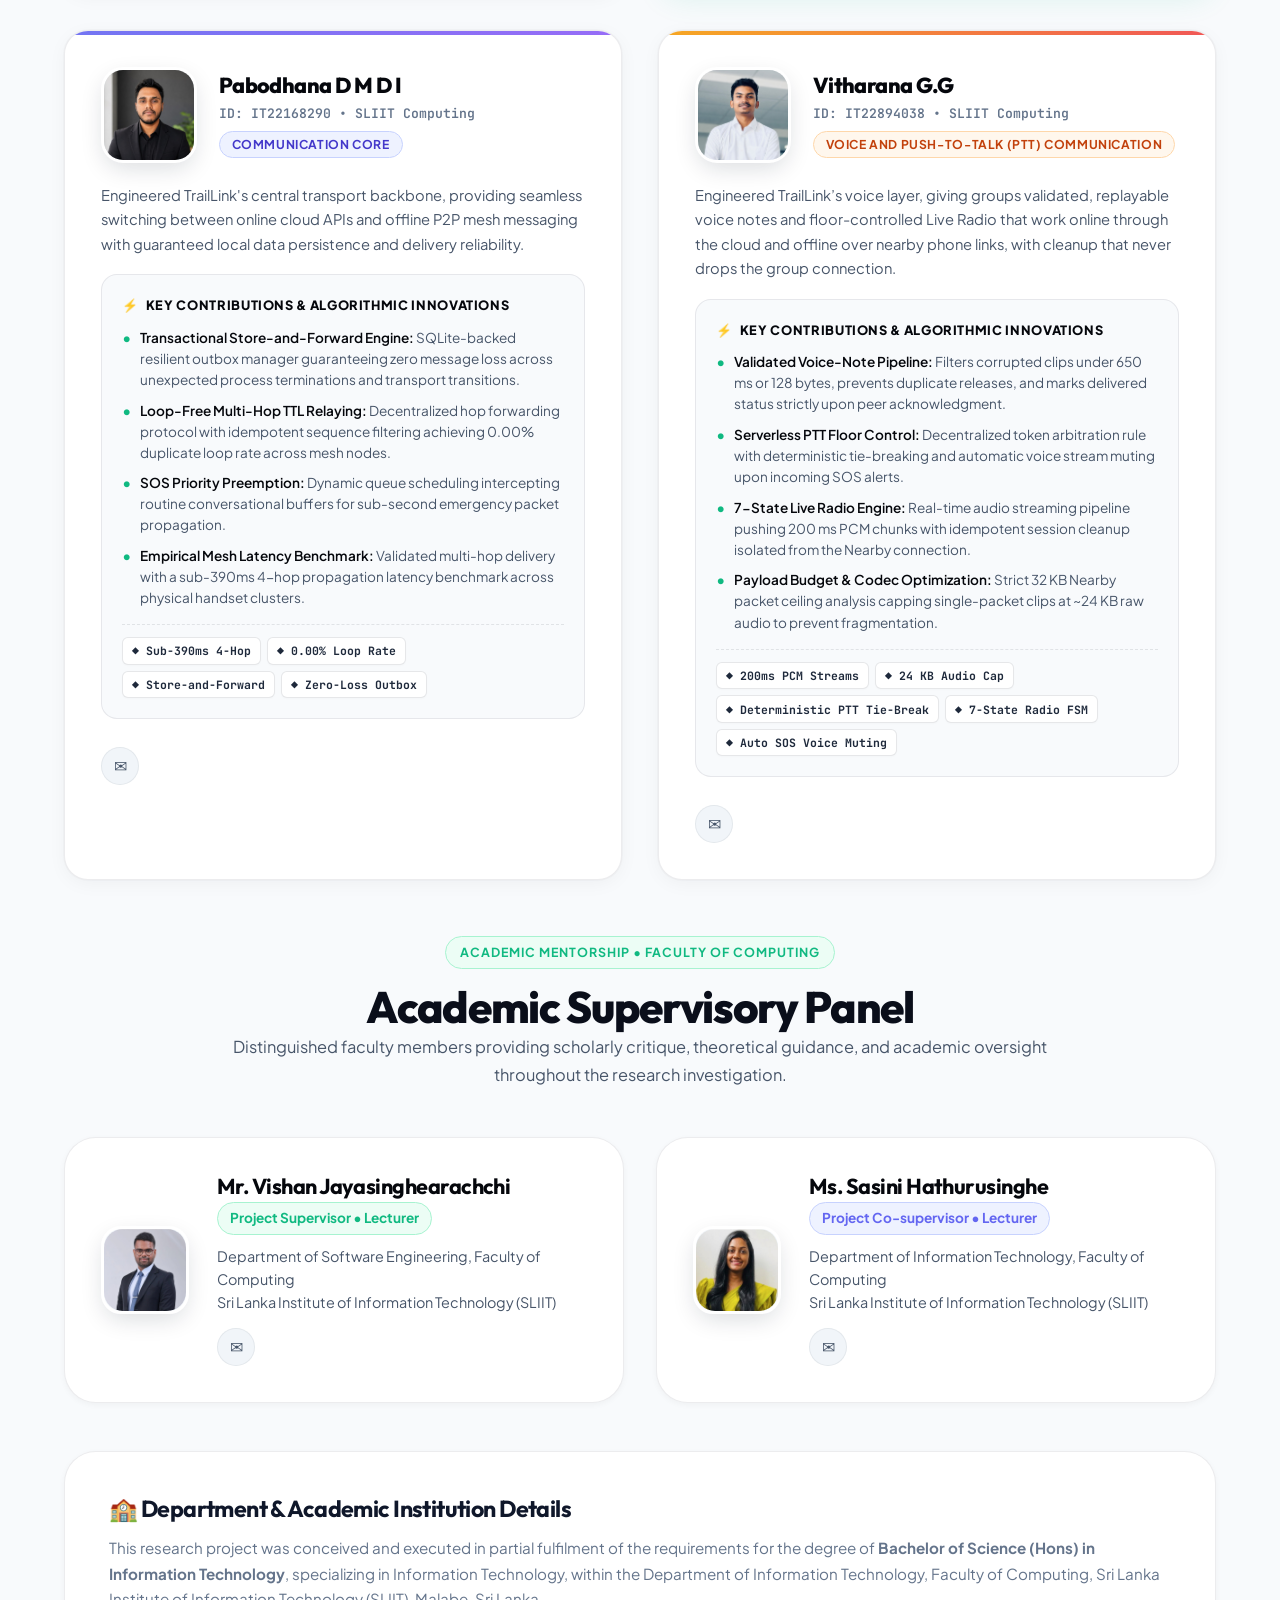
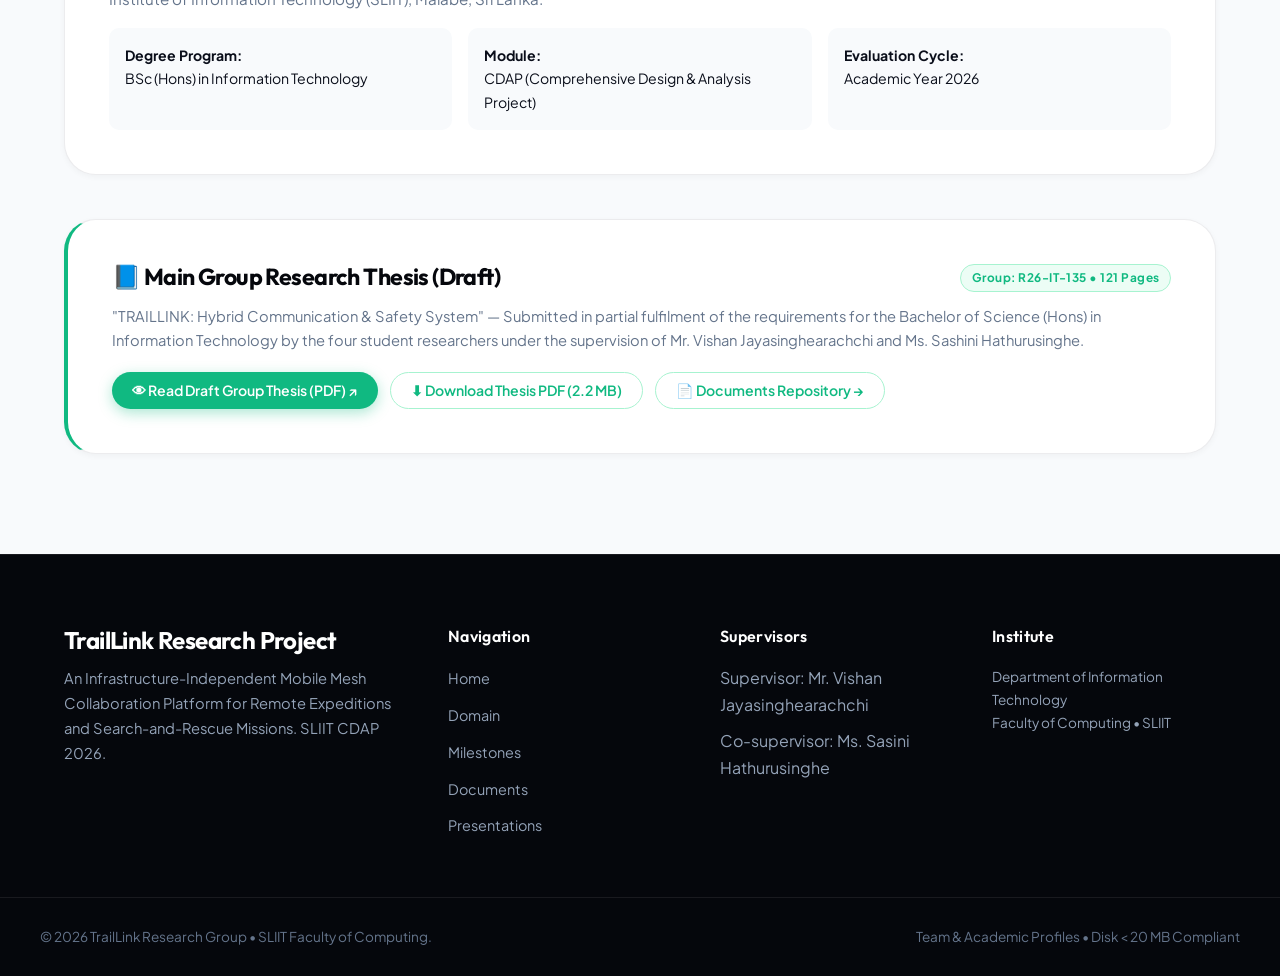
==== commit 3c15f0f4: "feat: add draft thesis document and restore navigation link to documents page across site" ====
--- a/about.html
+++ b/about.html
@@ -9,24 +9,6 @@
   <title>About Us | TrailLink Academic Research Portal</title>
   <link rel="stylesheet" href="css/style.css?v=3.3">
   <link rel="icon" type="image/png" href="images/traillink_logo.png">
-  <script>
-    (function() {
-      function clean() {
-        document.querySelectorAll("nav a, footer a").forEach(function(a) {
-          if (a.textContent.trim().toLowerCase() === "documents" || (a.getAttribute("href") && a.getAttribute("href").indexOf("documents.html") !== -1)) {
-            var li = a.closest("li");
-            if (li) li.remove(); else a.remove();
-          }
-        });
-      }
-      if (document.readyState === "loading") {
-        document.addEventListener("DOMContentLoaded", clean);
-      } else {
-        clean();
-      }
-      window.addEventListener("pageshow", clean);
-    })();
-  </script>
 </head>
 
 <body>
@@ -50,6 +32,7 @@
           <li><a href="index.html?v=3.2" class="nav-link">Home</a></li>
           <li><a href="domain.html?v=3.2" class="nav-link">Domain</a></li>
           <li><a href="milestones.html?v=3.2" class="nav-link">Milestones</a></li>
+          <li><a href="documents.html?v=3.2" class="nav-link">Documents</a></li>
           <li><a href="presentations.html?v=3.2" class="nav-link">Presentations</a></li>
           <li><a href="about.html?v=3.2" class="nav-link active">About Us</a></li>
           <li><a href="contact.html?v=3.2" class="nav-link">Contact Us</a></li>
@@ -86,6 +69,10 @@
           style="display: inline-flex; align-items: center; gap: 0.4rem; background: rgba(255,255,255,0.12); padding: 0.35rem 0.85rem; border-radius: 999px; font-size: 0.82rem; font-weight: 600; color: #ffffff; backdrop-filter: blur(10px); border: 1px solid rgba(255,255,255,0.18);">
           🎓 CDAP Academic Year 2026
         </span>
+        <a href="docs/R26-IT-135_Draft_Thesis.pdf" target="_blank"
+          style="display: inline-flex; align-items: center; gap: 0.4rem; background: var(--primary); padding: 0.35rem 0.85rem; border-radius: 999px; font-size: 0.82rem; font-weight: 600; color: #ffffff; text-decoration: none; border: 1px solid rgba(255,255,255,0.25);">
+          &#128216; Read Draft Group Thesis (PDF) &nearr;
+        </a>
       </div>
     </div>
   </section>
@@ -199,8 +186,6 @@
             </div>
             <div class="team-contacts">
               <a href="mailto:it22544490@my.sliit.lk" class="contact-icon-btn" title="Email Student">&#9993;</a>
-              <a href="docs/SLIIT_INDIVIDUAL_THESIS_NETHULA_DULSARA.docx" class="contact-icon-btn"
-                title="Download Thesis DOCX">&#128196;</a>
             </div>
           </div>
         </article>
@@ -365,6 +350,28 @@
         </div>
       </section>
 
+      <!-- Final Group Research Thesis Card -->
+      <section class="academic-card" style="margin-top: 2rem; border-left: 4px solid var(--primary);">
+        <div style="display: flex; justify-content: space-between; align-items: flex-start; flex-wrap: wrap; gap: 0.5rem; margin-bottom: 0.75rem;">
+          <h3 style="margin: 0; color: var(--apple-black);">&#128216; Main Group Research Thesis (Draft)</h3>
+          <span class="notice-badge" style="background: #ecfdf5; color: var(--primary); border-color: #a7f3d0;">Group: R26-IT-135 &bull; 121 Pages</span>
+        </div>
+        <p style="font-size: 0.92rem; line-height: 1.65; color: var(--text-muted); margin-bottom: 1.25rem;">
+          "TRAILLINK: Hybrid Communication &amp; Safety System" &mdash; Submitted in partial fulfilment of the requirements for the Bachelor of Science (Hons) in Information Technology by the four student researchers under the supervision of Mr. Vishan Jayasinghearachchi and Ms. Sashini Hathurusinghe.
+        </p>
+        <div style="display: flex; gap: 0.75rem; flex-wrap: wrap;">
+          <a href="docs/R26-IT-135_Draft_Thesis.pdf" target="_blank" class="btn btn-primary" style="font-size: 0.88rem; padding: 0.55rem 1.25rem;">
+            &#128065; Read Draft Group Thesis (PDF) &nearr;
+          </a>
+          <a href="docs/R26-IT-135_Draft_Thesis.pdf" download="R26-IT-135_Draft_Thesis.pdf" class="btn btn-outline" style="font-size: 0.88rem; padding: 0.55rem 1.25rem;">
+            &#11015; Download Thesis PDF (2.2 MB)
+          </a>
+          <a href="documents.html?v=3.2" class="btn btn-outline" style="font-size: 0.88rem; padding: 0.55rem 1.25rem;">
+            &#128196; Documents Repository &rarr;
+          </a>
+        </div>
+      </section>
+
     </div>
   </main>
 
@@ -382,6 +389,7 @@
           <li><a href="index.html?v=3.2">Home</a></li>
           <li><a href="domain.html?v=3.2">Domain</a></li>
           <li><a href="milestones.html?v=3.2">Milestones</a></li>
+          <li><a href="documents.html?v=3.2">Documents</a></li>
           <li><a href="presentations.html?v=3.2">Presentations</a></li>
         </ul>
       </div>
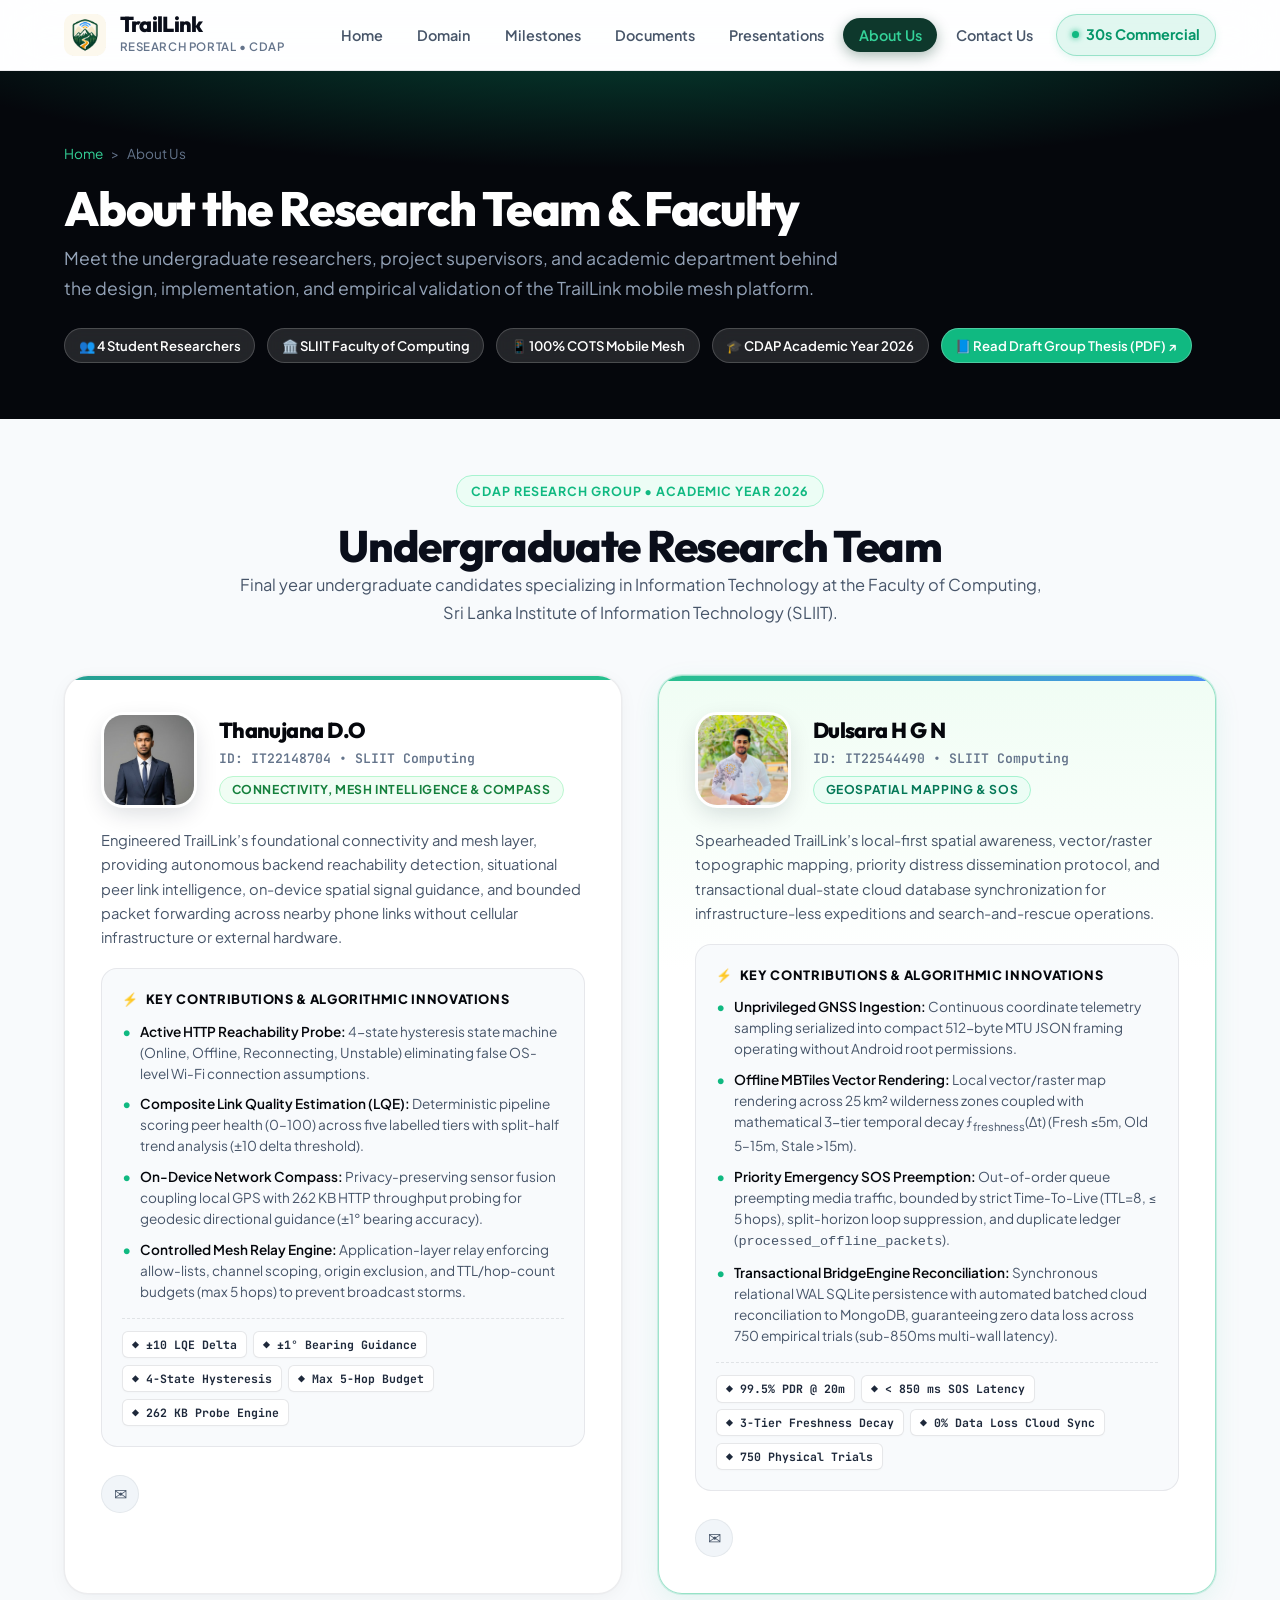
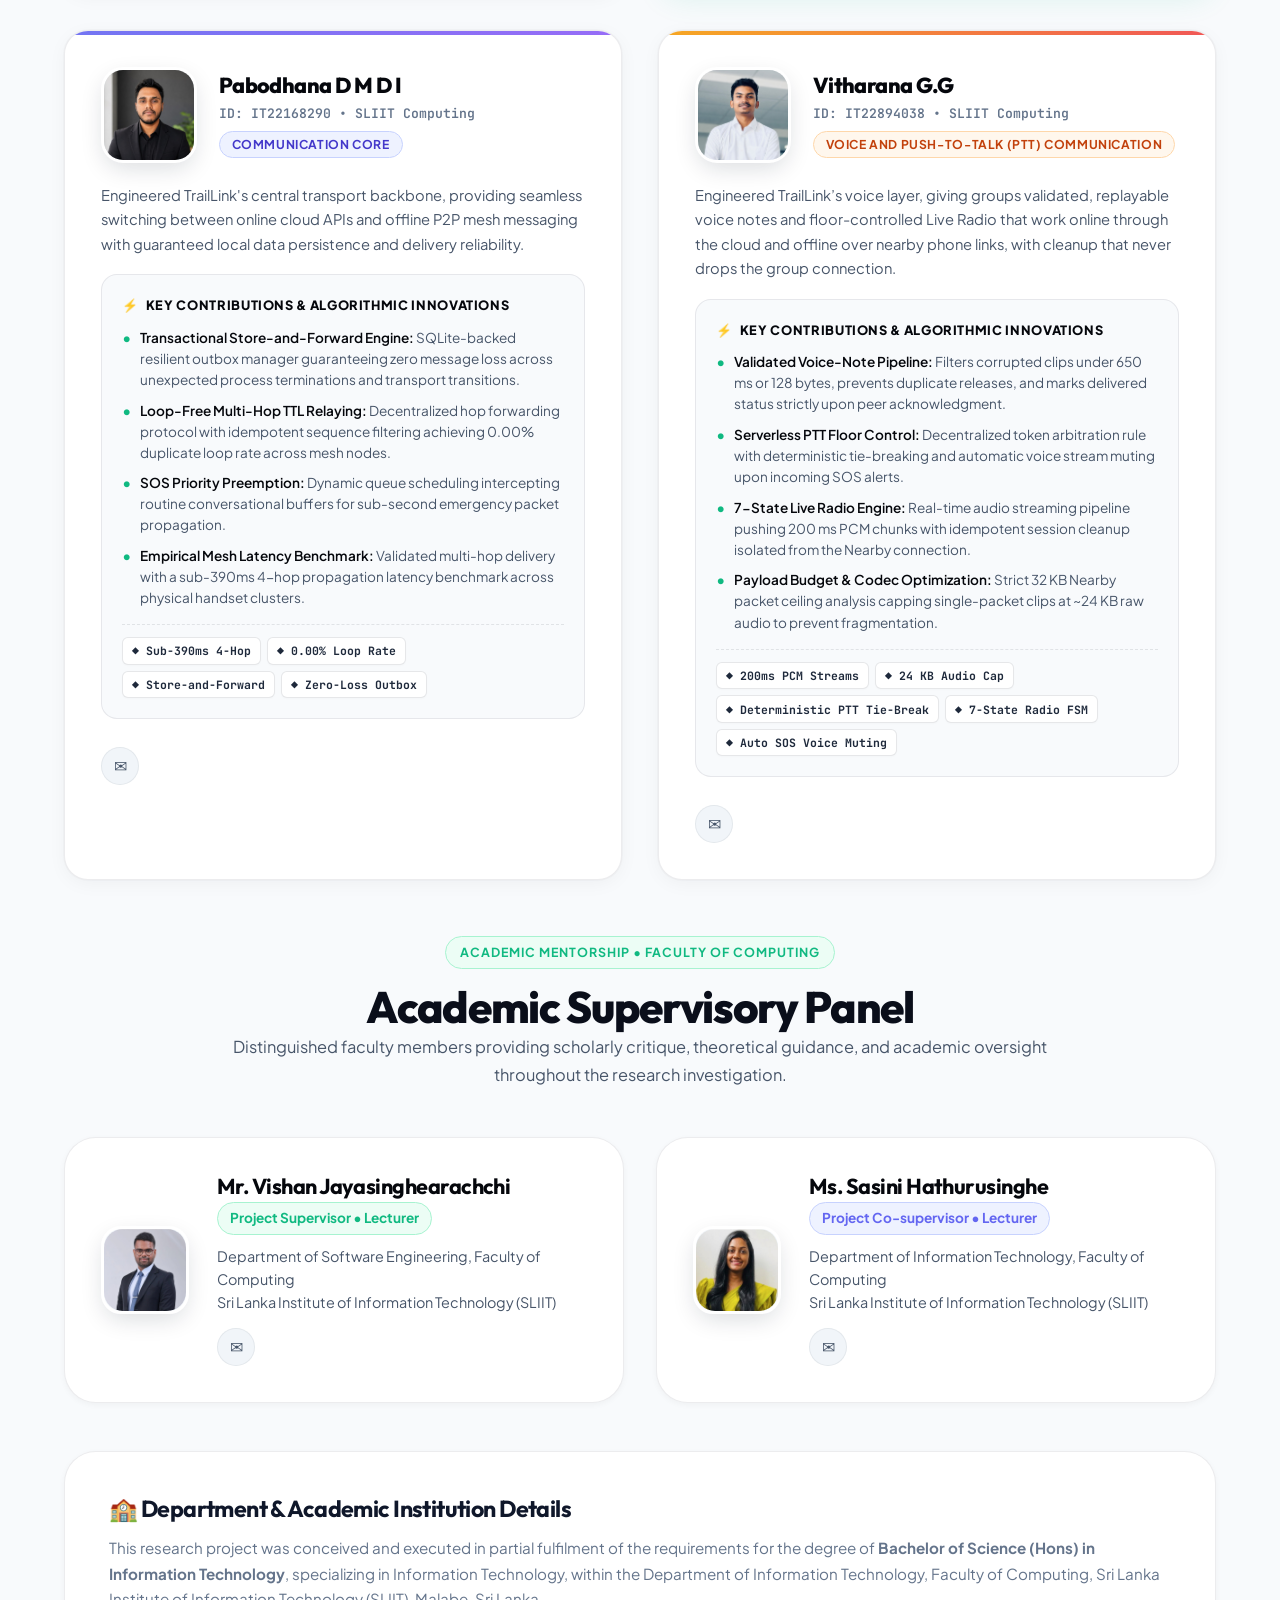
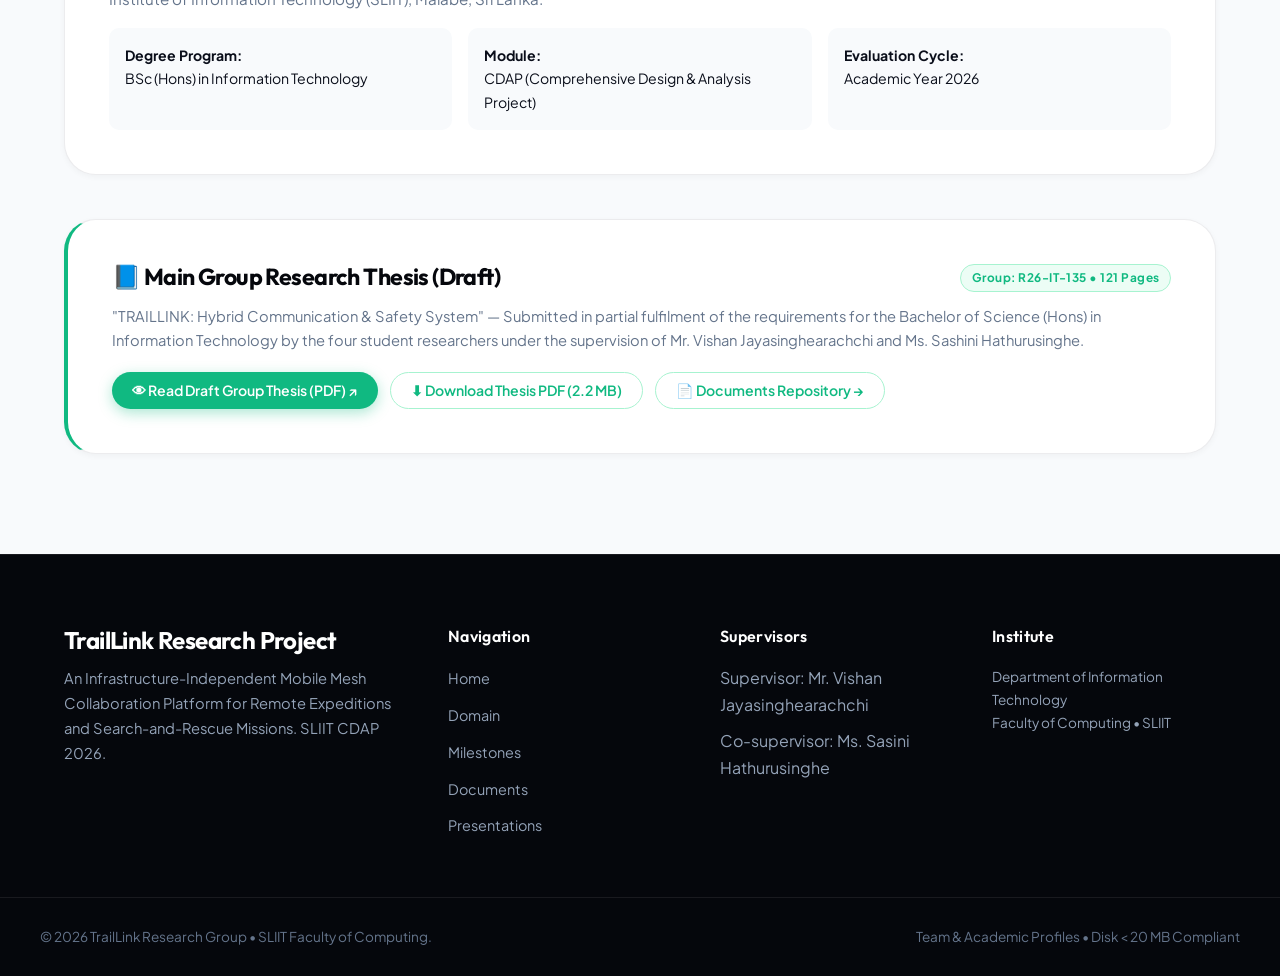
==== commit d1ad1f3f: "feat: add 30s official launch commercial video studio feature and navigation links" ====
--- a/about.html
+++ b/about.html
@@ -36,6 +36,7 @@
           <li><a href="presentations.html?v=3.2" class="nav-link">Presentations</a></li>
           <li><a href="about.html?v=3.2" class="nav-link active">About Us</a></li>
           <li><a href="contact.html?v=3.2" class="nav-link">Contact Us</a></li>
+          <li><a href="commercial.html" class="nav-link nav-link-commercial"><span class="play-dot"></span> 30s Commercial</a></li>
         </ul>
       </nav>
     </div>
--- a/css/style.css
+++ b/css/style.css
@@ -323,6 +323,40 @@
   box-shadow: 0 4px 14px rgba(14, 56, 44, 0.35);
 }
 
+.nav-link-commercial {
+  background: rgba(16, 185, 129, 0.12);
+  color: #059669 !important;
+  border: 1px solid rgba(16, 185, 129, 0.35);
+  font-weight: 700;
+  display: inline-flex;
+  align-items: center;
+  gap: 0.4rem;
+  margin-left: 0.25rem;
+  box-shadow: 0 2px 8px rgba(16, 185, 129, 0.12);
+}
+
+.nav-link-commercial:hover {
+  background: #10b981 !important;
+  color: #ffffff !important;
+  border-color: #10b981;
+  transform: translateY(-1px);
+  box-shadow: 0 4px 14px rgba(16, 185, 129, 0.35);
+}
+
+.nav-link-commercial .play-dot {
+  width: 7px;
+  height: 7px;
+  border-radius: 50%;
+  background: #10b981;
+  box-shadow: 0 0 6px #10b981;
+  animation: pulse-ring 1.8s infinite;
+}
+
+.nav-link-commercial:hover .play-dot {
+  background: #ffffff;
+  box-shadow: 0 0 8px #ffffff;
+}
+
 .mobile-toggle {
   display: none;
   background: none;
@@ -543,7 +577,7 @@
   height: 100%;
   object-fit: cover;
   display: block;
-  transition: opacity 0.4s var(--ease-apple);
+  transition: opacity 0.4s var(--ease-apple), transform 0.4s var(--ease-apple);
 }
 
 .screen-glare-overlay {
